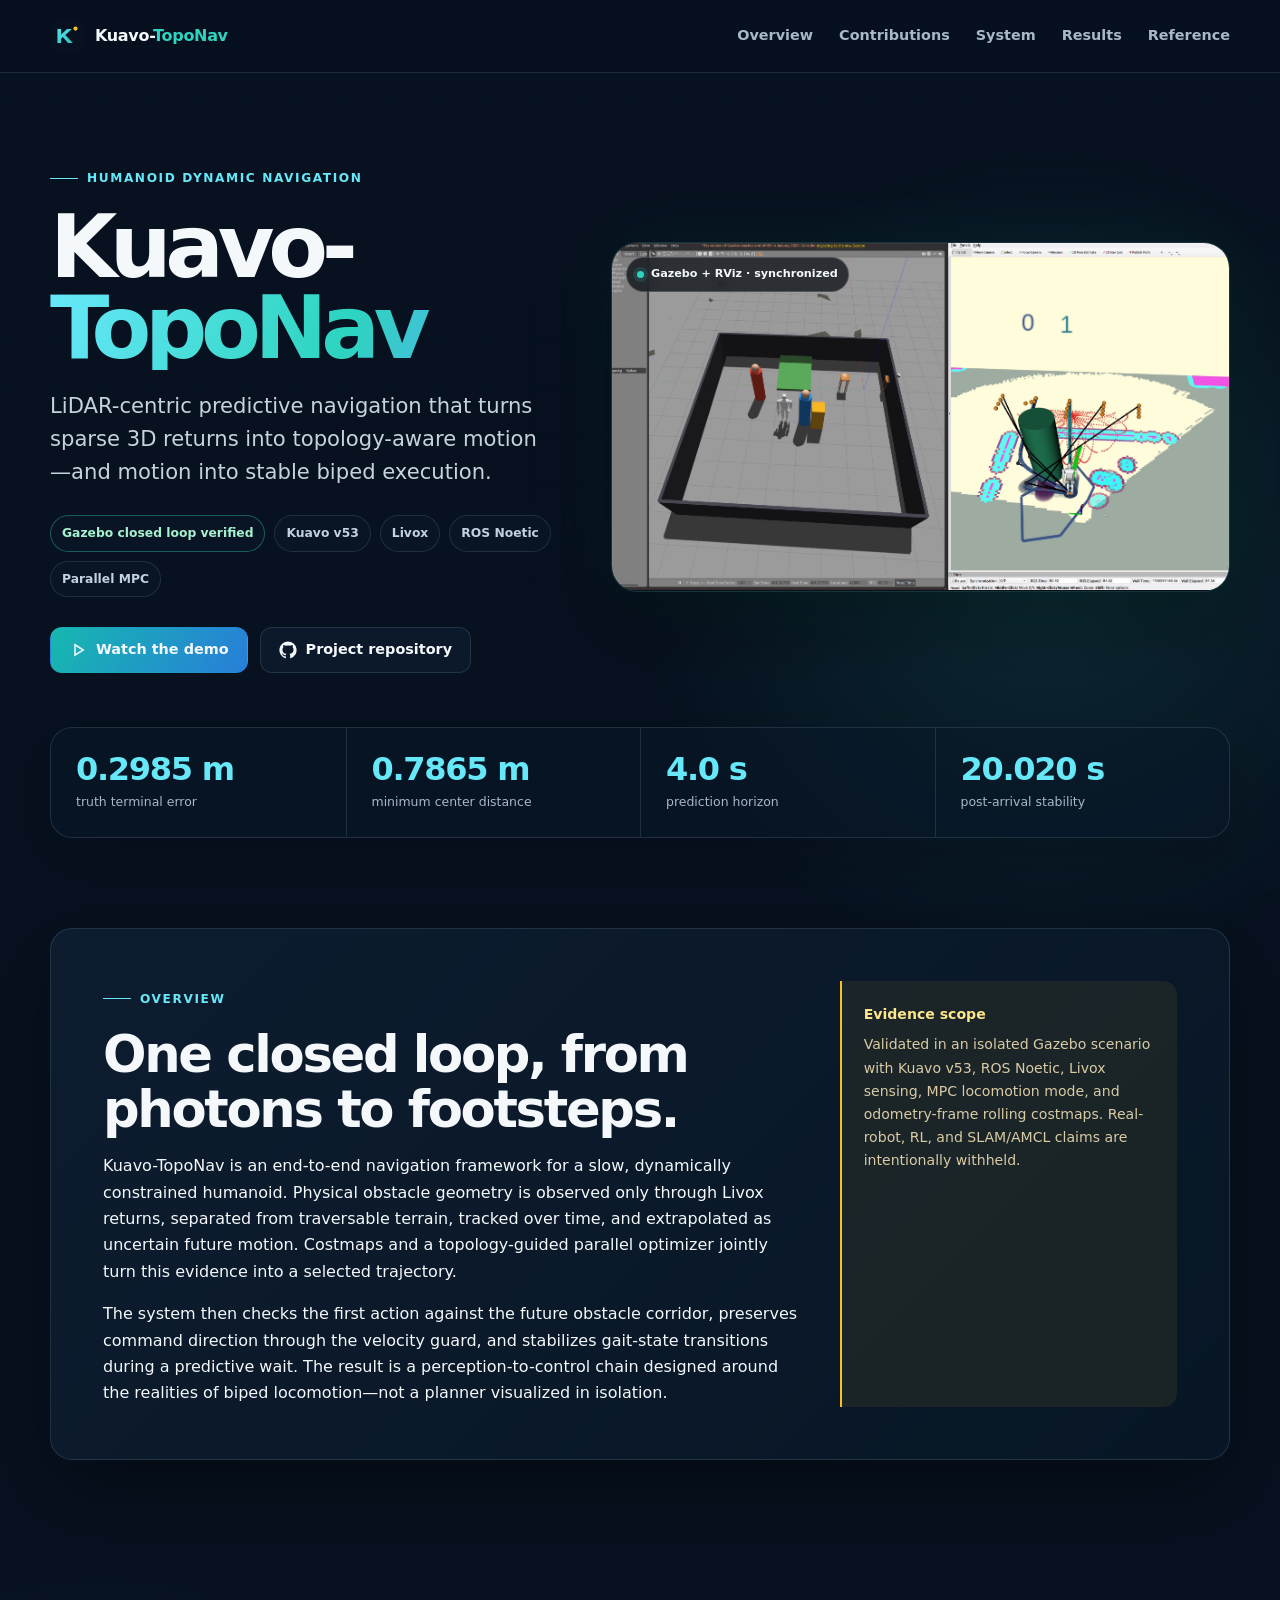
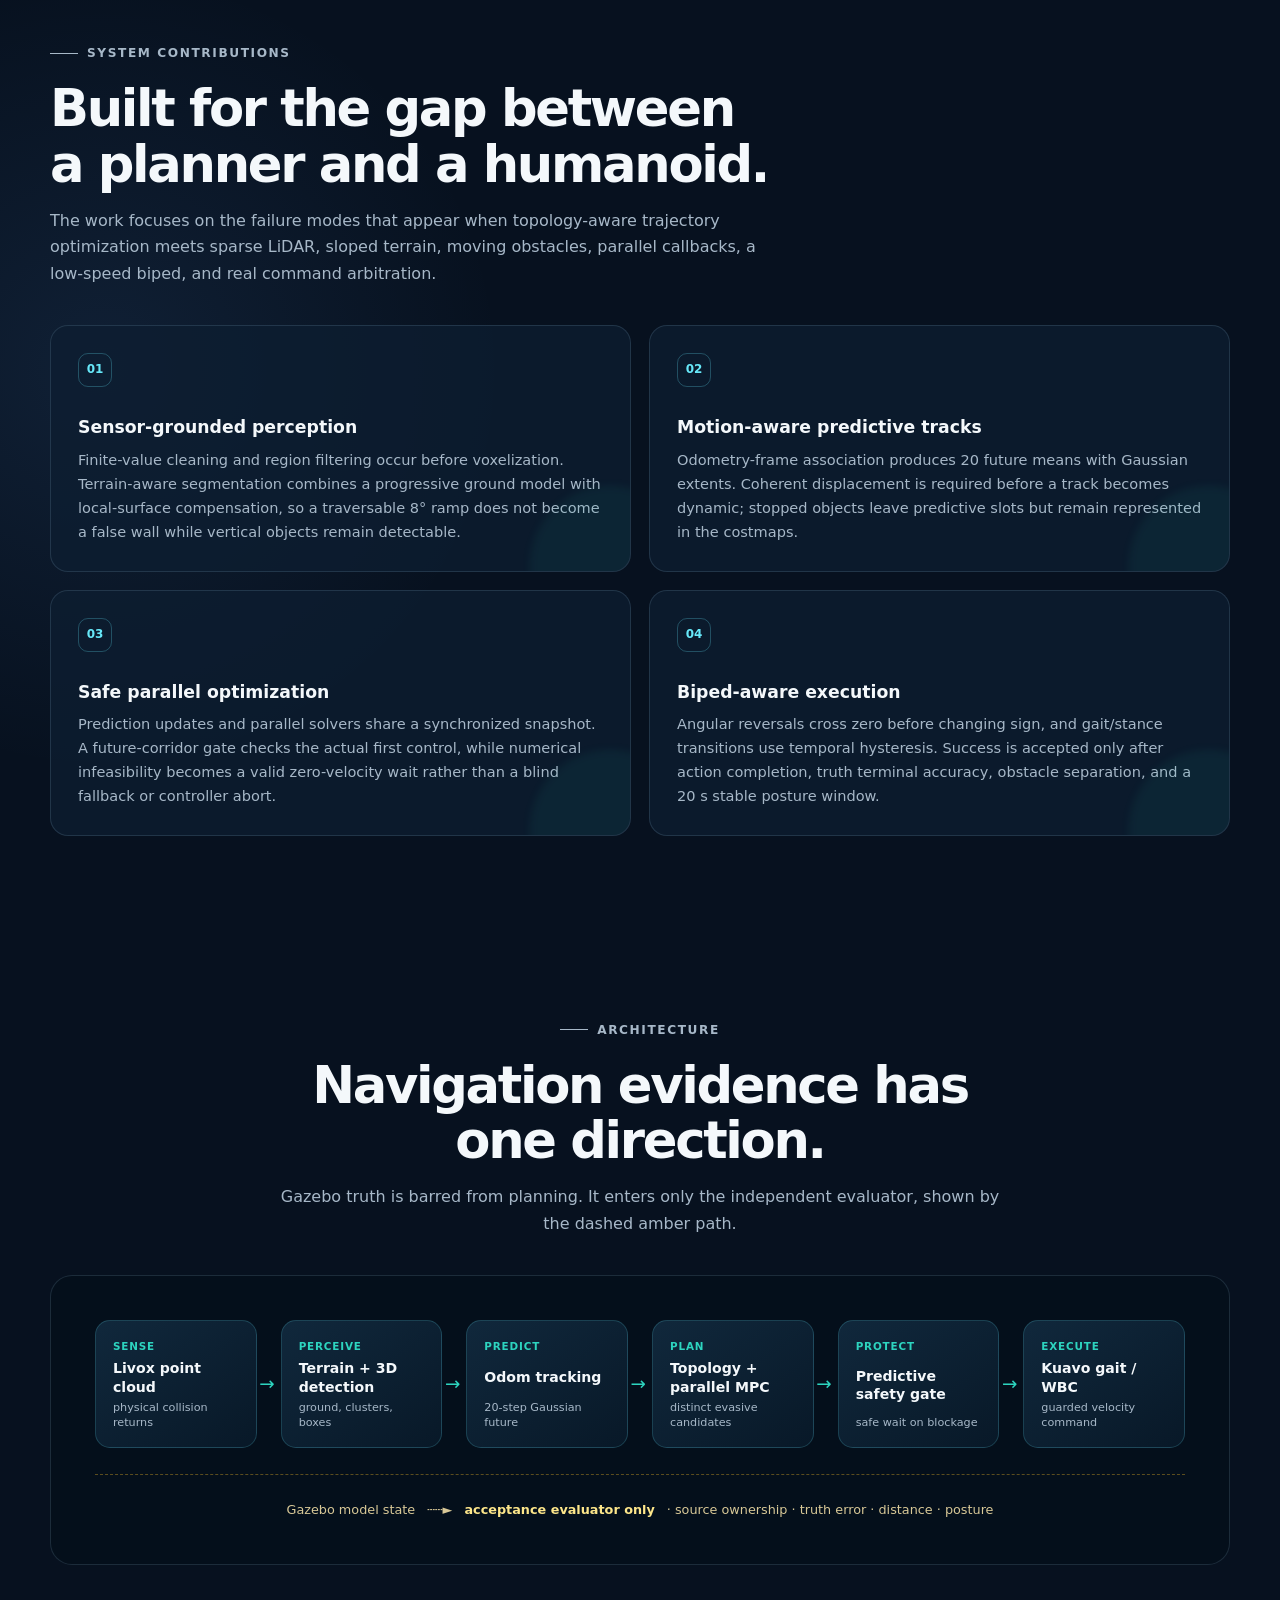
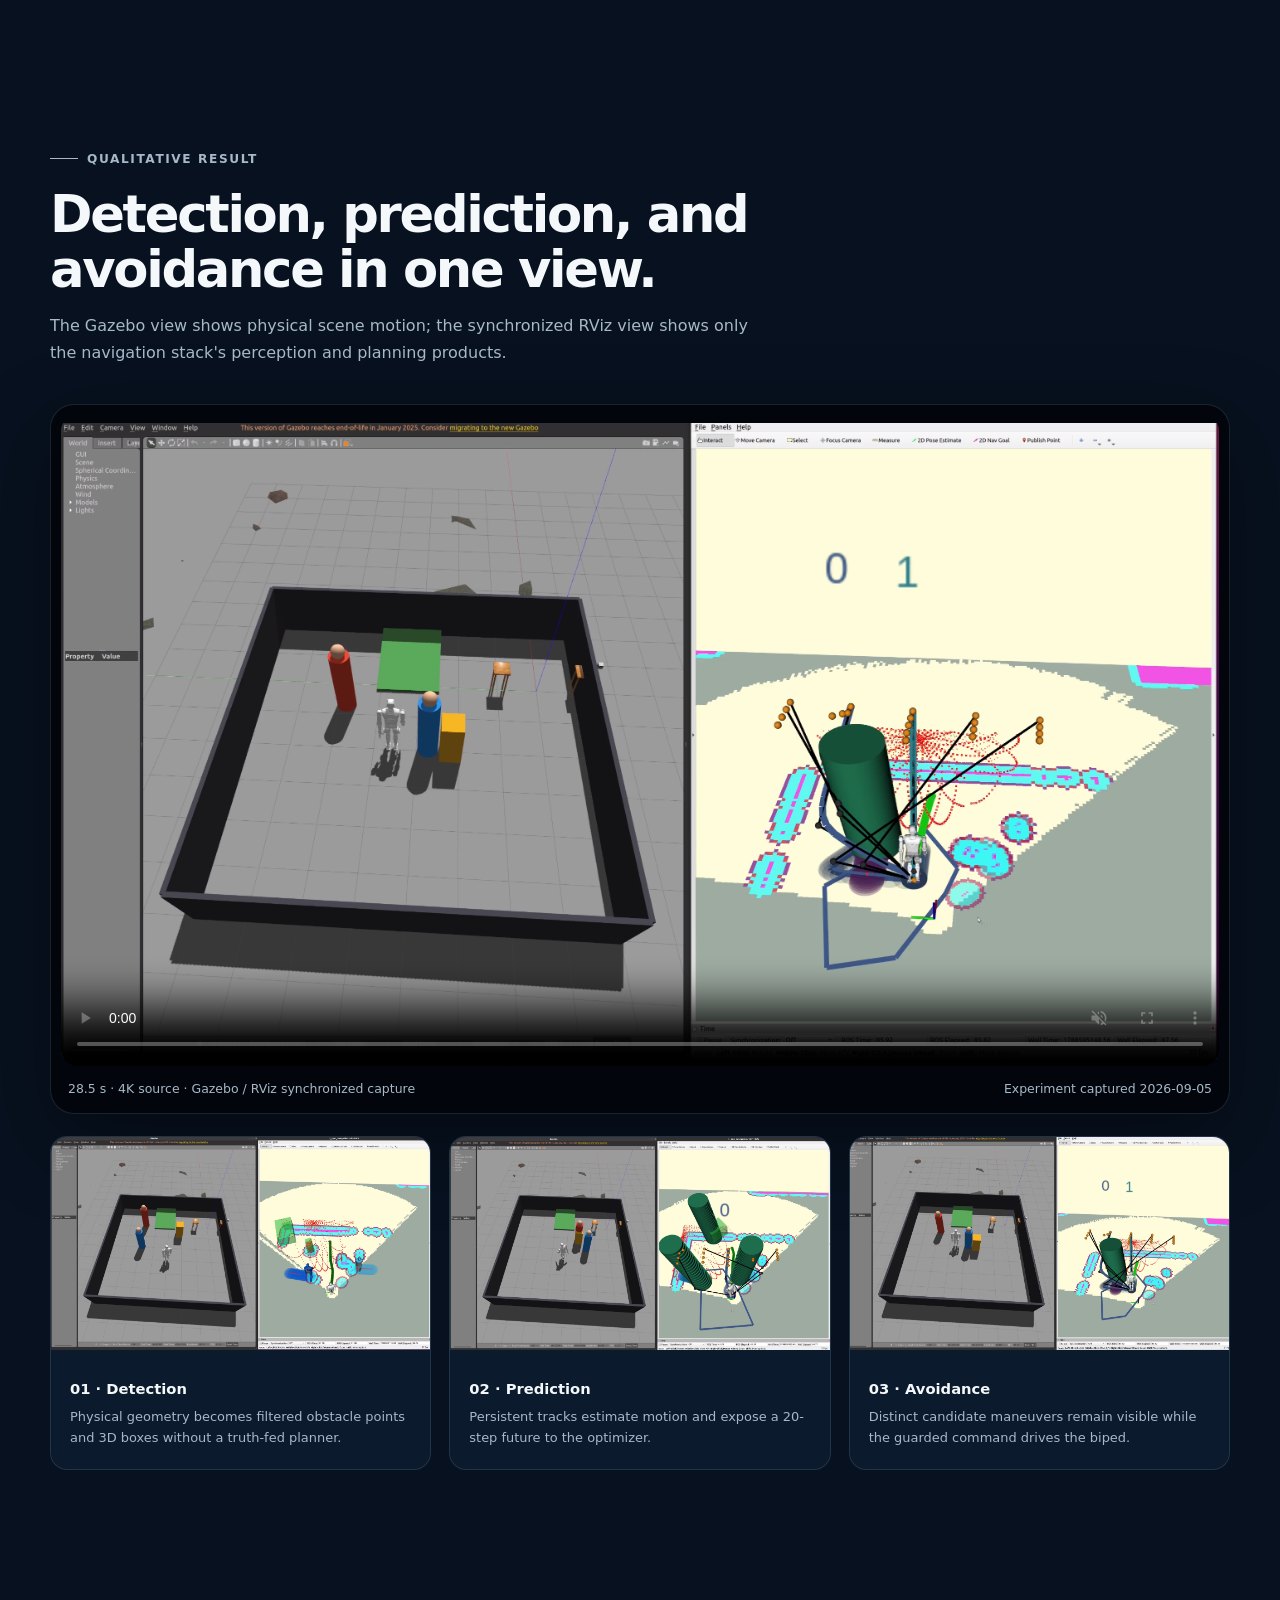
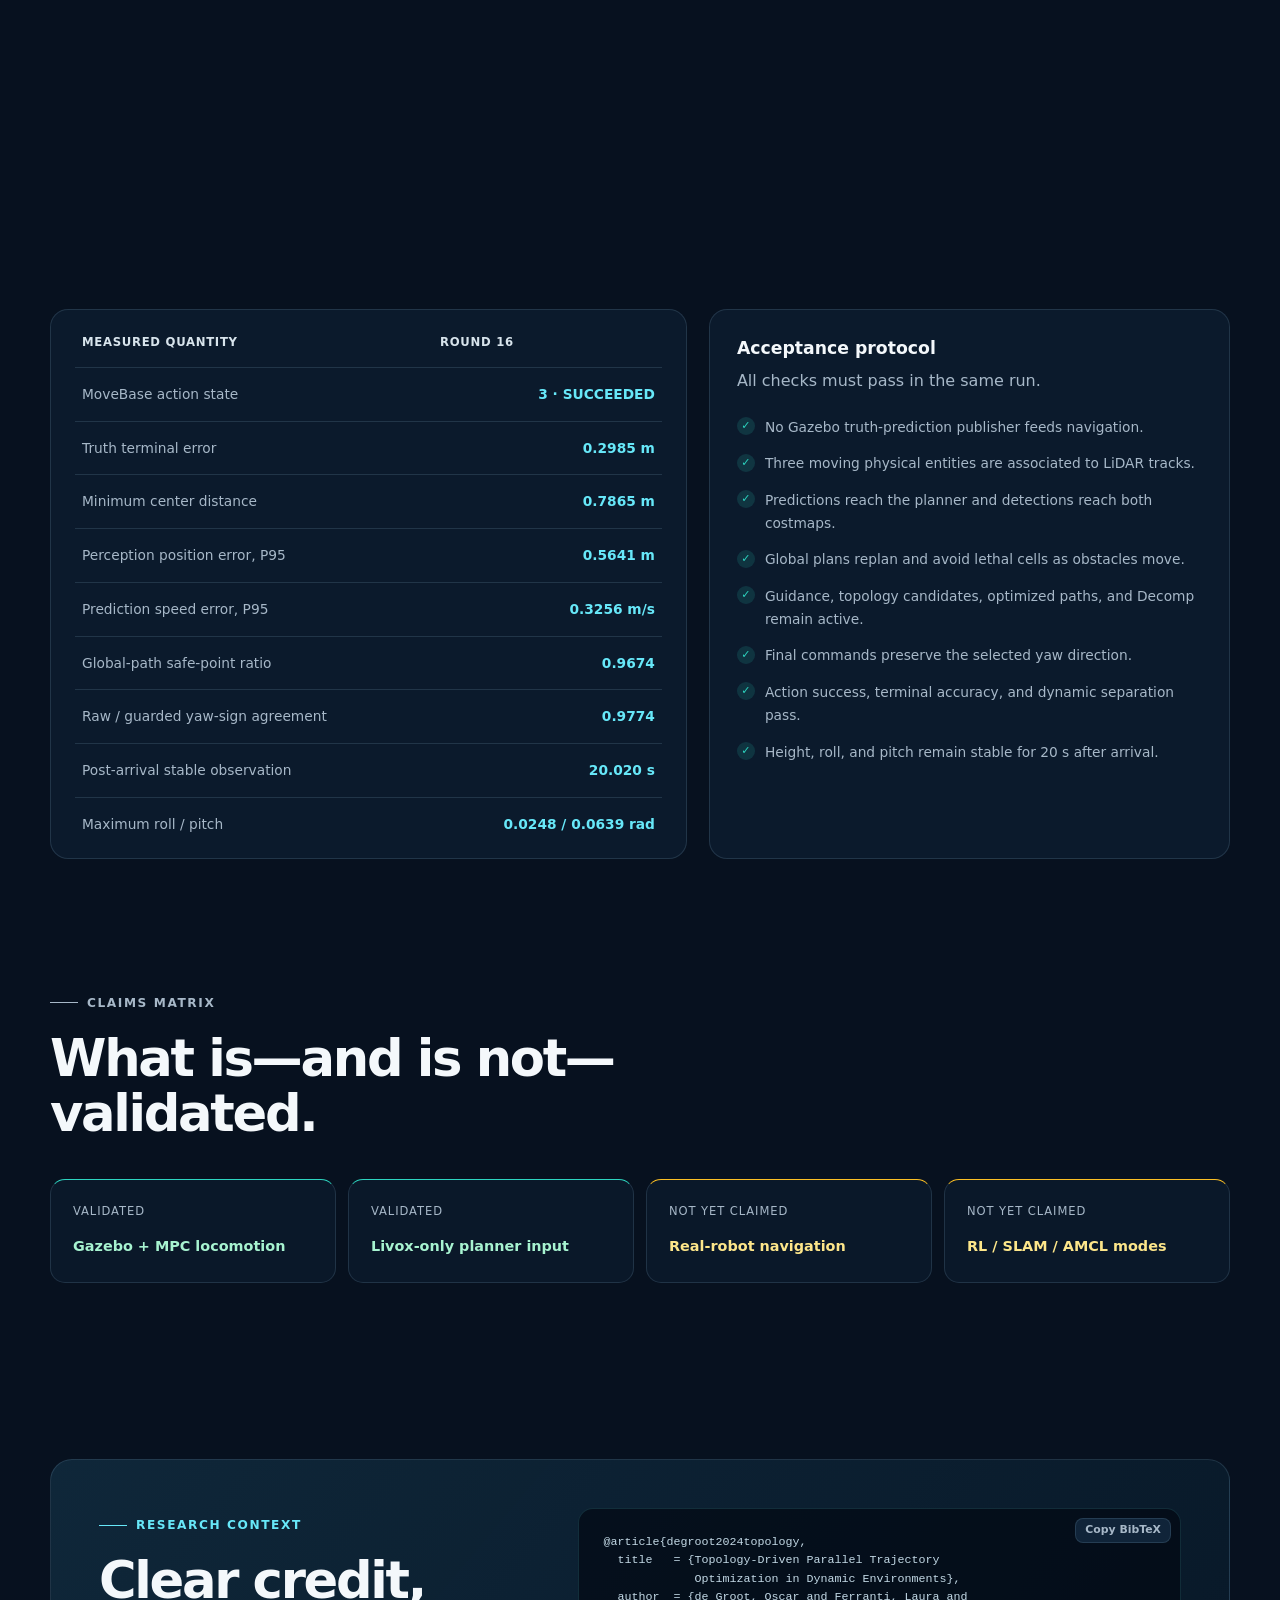
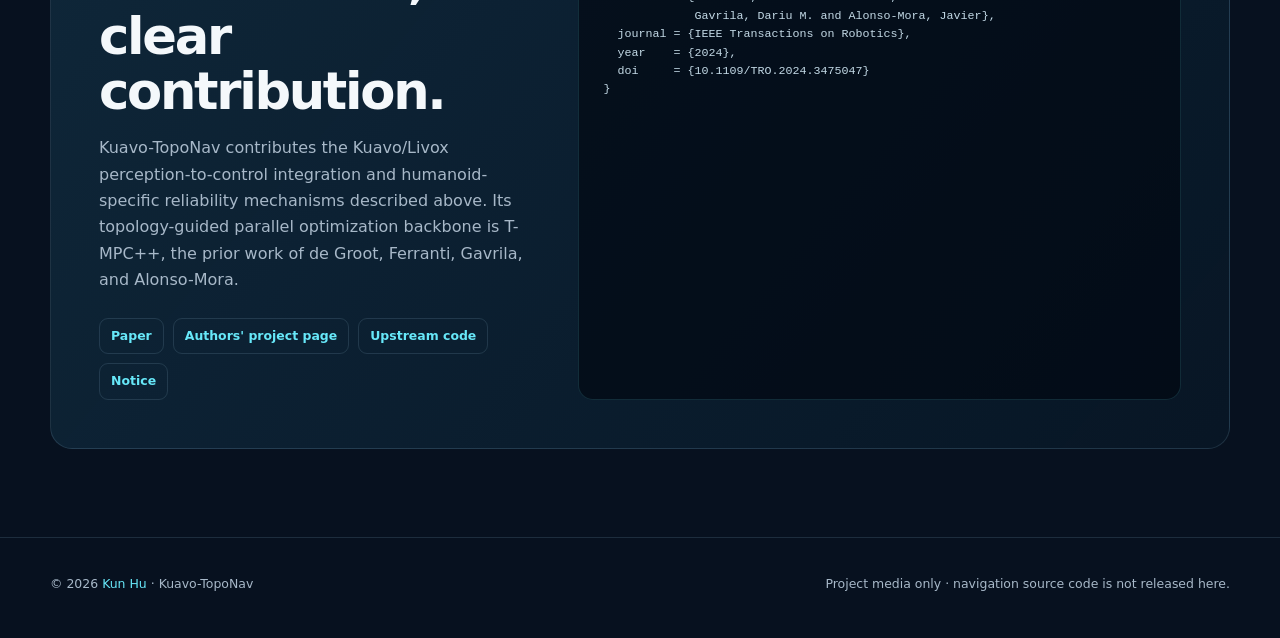
==== index.html @ 45666ee8 "publish Kuavo-TopoNav project showcase" ====
<!doctype html>
<html lang="en">
<head>
  <meta charset="utf-8">
  <meta name="viewport" content="width=device-width, initial-scale=1">
  <title>Kuavo-TopoNav | LiDAR-Centric Predictive Humanoid Navigation</title>
  <meta name="description" content="Kuavo-TopoNav connects Livox perception, dynamic prediction, topology-guided parallel MPC, and biped-safe execution for Kuavo humanoid navigation.">
  <meta name="theme-color" content="#07111f">
  <meta property="og:type" content="website">
  <meta property="og:title" content="Kuavo-TopoNav">
  <meta property="og:description" content="LiDAR-centric predictive navigation for humanoid robots.">
  <meta property="og:url" content="https://kj-falloutlast.github.io/Kuavo-TopoNav/">
  <meta property="og:image" content="https://kj-falloutlast.github.io/Kuavo-TopoNav/assets/media/avoidance.png">
  <meta name="twitter:card" content="summary_large_image">
  <link rel="canonical" href="https://kj-falloutlast.github.io/Kuavo-TopoNav/">
  <link rel="icon" href="assets/media/favicon.svg" type="image/svg+xml">
  <link rel="manifest" href="site.webmanifest">
  <script>document.documentElement.classList.add('js');</script>
  <link rel="stylesheet" href="assets/css/style.css">
  <script type="application/ld+json">
  {
    "@context": "https://schema.org",
    "@type": "ResearchProject",
    "name": "Kuavo-TopoNav",
    "description": "LiDAR-centric predictive navigation for Kuavo humanoid robots.",
    "url": "https://kj-falloutlast.github.io/Kuavo-TopoNav/",
    "author": { "@type": "Person", "name": "Kun Hu", "url": "https://github.com/KJ-Falloutlast" }
  }
  </script>
</head>
<body>
  <header class="site-header">
    <nav class="nav container" aria-label="Primary navigation">
      <a class="brand" href="#top" aria-label="Kuavo-TopoNav home">
        <img src="assets/media/favicon.svg" alt="">
        <span>Kuavo-<span>TopoNav</span></span>
      </a>
      <button class="nav-toggle" type="button" aria-label="Toggle navigation" aria-expanded="false">
        <svg viewBox="0 0 24 24" fill="none" stroke="currentColor" stroke-width="2" aria-hidden="true"><path d="M4 7h16M4 12h16M4 17h16"/></svg>
      </button>
      <div class="nav-links">
        <a href="#overview">Overview</a>
        <a href="#contributions">Contributions</a>
        <a href="#system">System</a>
        <a href="#results">Results</a>
        <a href="#reference">Reference</a>
      </div>
    </nav>
  </header>

  <main id="top">
    <section class="hero">
      <div class="container">
        <div class="hero-grid">
          <div data-reveal>
            <p class="eyebrow">Humanoid dynamic navigation</p>
            <h1>Kuavo-<span>TopoNav</span></h1>
            <p class="hero-lead">LiDAR-centric predictive navigation that turns sparse 3D returns into topology-aware motion—and motion into stable biped execution.</p>
            <div class="chips" aria-label="Project technologies and status">
              <span class="chip status">Gazebo closed loop verified</span>
              <span class="chip">Kuavo v53</span>
              <span class="chip">Livox</span>
              <span class="chip">ROS Noetic</span>
              <span class="chip">Parallel MPC</span>
            </div>
            <div class="actions">
              <a class="button primary" href="#demo">
                <svg viewBox="0 0 24 24" fill="none" stroke="currentColor" stroke-width="2" aria-hidden="true"><path d="m8 5 11 7-11 7z"/></svg>
                Watch the demo
              </a>
              <a class="button" href="https://github.com/KJ-Falloutlast/Kuavo-TopoNav">
                <svg viewBox="0 0 24 24" fill="currentColor" aria-hidden="true"><path d="M12 .7a11.5 11.5 0 0 0-3.64 22.4c.58.1.79-.25.79-.56v-2.23c-3.22.7-3.9-1.37-3.9-1.37-.52-1.34-1.28-1.7-1.28-1.7-1.05-.72.08-.7.08-.7 1.16.08 1.77 1.19 1.77 1.19 1.03 1.76 2.7 1.25 3.36.96.1-.75.4-1.25.73-1.54-2.57-.3-5.27-1.29-5.27-5.69 0-1.26.45-2.29 1.19-3.1-.12-.3-.52-1.47.11-3.06 0 0 .97-.31 3.16 1.18A11 11 0 0 1 12 6.1c.98 0 1.95.13 2.87.39 2.2-1.49 3.16-1.18 3.16-1.18.63 1.59.23 2.76.11 3.06.74.81 1.19 1.84 1.19 3.1 0 4.42-2.71 5.39-5.29 5.68.42.36.78 1.06.78 2.14v3.25c0 .31.21.67.8.56A11.5 11.5 0 0 0 12 .7Z"/></svg>
                Project repository
              </a>
            </div>
          </div>
          <div class="hero-media" data-reveal>
            <span class="media-label">Gazebo + RViz · synchronized</span>
            <video autoplay muted loop playsinline preload="metadata" poster="assets/media/avoidance.png" aria-label="Kuavo-TopoNav dynamic obstacle avoidance demonstration">
              <source src="assets/media/kuavo-toponav-demo.mp4" type="video/mp4">
            </video>
          </div>
        </div>

        <div class="metrics" data-reveal aria-label="Key validation results">
          <div class="metric"><strong>0.2985 m</strong><span>truth terminal error</span></div>
          <div class="metric"><strong>0.7865 m</strong><span>minimum center distance</span></div>
          <div class="metric"><strong>4.0 s</strong><span>prediction horizon</span></div>
          <div class="metric"><strong>20.020 s</strong><span>post-arrival stability</span></div>
        </div>
      </div>
    </section>

    <section class="section compact" id="overview">
      <div class="container">
        <div class="abstract-card" data-reveal>
          <div>
            <p class="eyebrow">Overview</p>
            <h2>One closed loop, from photons to footsteps.</h2>
            <p>Kuavo-TopoNav is an end-to-end navigation framework for a slow, dynamically constrained humanoid. Physical obstacle geometry is observed only through Livox returns, separated from traversable terrain, tracked over time, and extrapolated as uncertain future motion. Costmaps and a topology-guided parallel optimizer jointly turn this evidence into a selected trajectory.</p>
            <p>The system then checks the first action against the future obstacle corridor, preserves command direction through the velocity guard, and stabilizes gait-state transitions during a predictive wait. The result is a perception-to-control chain designed around the realities of biped locomotion—not a planner visualized in isolation.</p>
          </div>
          <aside class="scope-note">
            <strong>Evidence scope</strong>
            Validated in an isolated Gazebo scenario with Kuavo v53, ROS Noetic, Livox sensing, MPC locomotion mode, and odometry-frame rolling costmaps. Real-robot, RL, and SLAM/AMCL claims are intentionally withheld.
          </aside>
        </div>
      </div>
    </section>

    <section class="section" id="contributions">
      <div class="container">
        <div class="section-header" data-reveal>
          <p class="eyebrow">System contributions</p>
          <h2>Built for the gap between a planner and a humanoid.</h2>
          <p>The work focuses on the failure modes that appear when topology-aware trajectory optimization meets sparse LiDAR, sloped terrain, moving obstacles, parallel callbacks, a low-speed biped, and real command arbitration.</p>
        </div>
        <div class="cards">
          <article class="card" data-reveal><span class="card-index">01</span><h3>Sensor-grounded perception</h3><p>Finite-value cleaning and region filtering occur before voxelization. Terrain-aware segmentation combines a progressive ground model with local-surface compensation, so a traversable 8° ramp does not become a false wall while vertical objects remain detectable.</p></article>
          <article class="card" data-reveal><span class="card-index">02</span><h3>Motion-aware predictive tracks</h3><p>Odometry-frame association produces 20 future means with Gaussian extents. Coherent displacement is required before a track becomes dynamic; stopped objects leave predictive slots but remain represented in the costmaps.</p></article>
          <article class="card" data-reveal><span class="card-index">03</span><h3>Safe parallel optimization</h3><p>Prediction updates and parallel solvers share a synchronized snapshot. A future-corridor gate checks the actual first control, while numerical infeasibility becomes a valid zero-velocity wait rather than a blind fallback or controller abort.</p></article>
          <article class="card" data-reveal><span class="card-index">04</span><h3>Biped-aware execution</h3><p>Angular reversals cross zero before changing sign, and gait/stance transitions use temporal hysteresis. Success is accepted only after action completion, truth terminal accuracy, obstacle separation, and a 20 s stable posture window.</p></article>
        </div>
      </div>
    </section>

    <section class="section" id="system">
      <div class="container">
        <div class="section-header center" data-reveal>
          <p class="eyebrow">Architecture</p>
          <h2>Navigation evidence has one direction.</h2>
          <p>Gazebo truth is barred from planning. It enters only the independent evaluator, shown by the dashed amber path.</p>
        </div>
        <div class="pipeline" data-reveal>
          <div class="pipeline-main">
            <div class="pipeline-node"><span class="node-tag">Sense</span><strong>Livox point cloud</strong><small>physical collision returns</small></div>
            <div class="pipeline-node"><span class="node-tag">Perceive</span><strong>Terrain + 3D detection</strong><small>ground, clusters, boxes</small></div>
            <div class="pipeline-node"><span class="node-tag">Predict</span><strong>Odom tracking</strong><small>20-step Gaussian future</small></div>
            <div class="pipeline-node"><span class="node-tag">Plan</span><strong>Topology + parallel MPC</strong><small>distinct evasive candidates</small></div>
            <div class="pipeline-node"><span class="node-tag">Protect</span><strong>Predictive safety gate</strong><small>safe wait on blockage</small></div>
            <div class="pipeline-node"><span class="node-tag">Execute</span><strong>Kuavo gait / WBC</strong><small>guarded velocity command</small></div>
          </div>
          <div class="evaluator"><span>Gazebo model state</span><span>┄┄►</span><strong>acceptance evaluator only</strong><span>· source ownership · truth error · distance · posture</span></div>
        </div>
      </div>
    </section>

    <section class="section" id="demo">
      <div class="container">
        <div class="section-header" data-reveal>
          <p class="eyebrow">Qualitative result</p>
          <h2>Detection, prediction, and avoidance in one view.</h2>
          <p>The Gazebo view shows physical scene motion; the synchronized RViz view shows only the navigation stack's perception and planning products.</p>
        </div>
        <div class="demo-frame" data-reveal>
          <video controls muted loop playsinline preload="metadata" poster="assets/media/avoidance.png">
            <source src="assets/media/kuavo-toponav-demo.mp4" type="video/mp4">
            Your browser does not support the embedded MP4 demo.
          </video>
          <div class="demo-caption"><span>28.5 s · 4K source · Gazebo / RViz synchronized capture</span><span>Experiment captured 2026-09-05</span></div>
        </div>

        <div class="gallery">
          <figure class="gallery-card" data-reveal>
            <button type="button" data-lightbox="assets/media/detection.png" data-alt="Gazebo obstacles and corresponding LiDAR detections in RViz" data-caption="LiDAR-only 3D detection: physical scene geometry on the left, filtered point cloud and 3D detections on the right."><img loading="lazy" src="assets/media/detection.png" alt="Gazebo obstacles and corresponding LiDAR detections in RViz"></button>
            <figcaption><strong>01 · Detection</strong>Physical geometry becomes filtered obstacle points and 3D boxes without a truth-fed planner.</figcaption>
          </figure>
          <figure class="gallery-card" data-reveal>
            <button type="button" data-lightbox="assets/media/tracking.png" data-alt="Dynamic obstacle tracking and prediction around the Kuavo robot" data-caption="Tracked dynamic entities and their future-motion representations in the odometry frame."><img loading="lazy" src="assets/media/tracking.png" alt="Dynamic obstacle tracking and prediction around the Kuavo robot"></button>
            <figcaption><strong>02 · Prediction</strong>Persistent tracks estimate motion and expose a 20-step future to the optimizer.</figcaption>
          </figure>
          <figure class="gallery-card" data-reveal>
            <button type="button" data-lightbox="assets/media/avoidance.png" data-alt="Topology-guided dynamic obstacle avoidance around the Kuavo robot" data-caption="Topology candidates, predicted obstacle occupancy, and selected evasive motion during the closed-loop run."><img loading="lazy" src="assets/media/avoidance.png" alt="Topology-guided dynamic obstacle avoidance around the Kuavo robot"></button>
            <figcaption><strong>03 · Avoidance</strong>Distinct candidate maneuvers remain visible while the guarded command drives the biped.</figcaption>
          </figure>
        </div>
      </div>
    </section>

    <section class="section" id="results">
      <div class="container">
        <div class="section-header" data-reveal>
          <p class="eyebrow">Closed-loop validation</p>
          <h2>Success means more than a green path.</h2>
          <p>The final round passed a single automated protocol spanning source ownership, perception, prediction, planning, command execution, arrival, and biped stability.</p>
        </div>
        <div class="results-grid">
          <div class="table-card" data-reveal>
            <table>
              <thead><tr><th>Measured quantity</th><th>Round 16</th></tr></thead>
              <tbody>
                <tr><td>MoveBase action state</td><td>3 · SUCCEEDED</td></tr>
                <tr><td>Truth terminal error</td><td>0.2985 m</td></tr>
                <tr><td>Minimum center distance</td><td>0.7865 m</td></tr>
                <tr><td>Perception position error, P95</td><td>0.5641 m</td></tr>
                <tr><td>Prediction speed error, P95</td><td>0.3256 m/s</td></tr>
                <tr><td>Global-path safe-point ratio</td><td>0.9674</td></tr>
                <tr><td>Raw / guarded yaw-sign agreement</td><td>0.9774</td></tr>
                <tr><td>Post-arrival stable observation</td><td>20.020 s</td></tr>
                <tr><td>Maximum roll / pitch</td><td>0.0248 / 0.0639 rad</td></tr>
              </tbody>
            </table>
          </div>
          <aside class="protocol-card" data-reveal>
            <h3>Acceptance protocol</h3>
            <p class="muted">All checks must pass in the same run.</p>
            <ul class="check-list">
              <li>No Gazebo truth-prediction publisher feeds navigation.</li>
              <li>Three moving physical entities are associated to LiDAR tracks.</li>
              <li>Predictions reach the planner and detections reach both costmaps.</li>
              <li>Global plans replan and avoid lethal cells as obstacles move.</li>
              <li>Guidance, topology candidates, optimized paths, and Decomp remain active.</li>
              <li>Final commands preserve the selected yaw direction.</li>
              <li>Action success, terminal accuracy, and dynamic separation pass.</li>
              <li>Height, roll, and pitch remain stable for 20 s after arrival.</li>
            </ul>
          </aside>
        </div>
      </div>
    </section>

    <section class="section compact" aria-labelledby="scope-heading">
      <div class="container">
        <div class="section-header" data-reveal>
          <p class="eyebrow">Claims matrix</p>
          <h2 id="scope-heading">What is—and is not—validated.</h2>
        </div>
        <div class="scope-grid" data-reveal>
          <div class="scope-item valid"><span>Validated</span><strong>Gazebo + MPC locomotion</strong></div>
          <div class="scope-item valid"><span>Validated</span><strong>Livox-only planner input</strong></div>
          <div class="scope-item pending"><span>Not yet claimed</span><strong>Real-robot navigation</strong></div>
          <div class="scope-item pending"><span>Not yet claimed</span><strong>RL / SLAM / AMCL modes</strong></div>
        </div>
      </div>
    </section>

    <section class="section" id="reference">
      <div class="container">
        <div class="reference-card" data-reveal>
          <div>
            <p class="eyebrow">Research context</p>
            <h2>Clear credit, clear contribution.</h2>
            <p class="muted">Kuavo-TopoNav contributes the Kuavo/Livox perception-to-control integration and humanoid-specific reliability mechanisms described above. Its topology-guided parallel optimization backbone is T-MPC++, the prior work of de Groot, Ferranti, Gavrila, and Alonso-Mora.</p>
            <div class="reference-links">
              <a href="https://arxiv.org/abs/2401.06021">Paper</a>
              <a href="https://autonomousrobots.nl/paper_websites/topology-driven-mpc">Authors' project page</a>
              <a href="https://github.com/tud-amr/mpc_planner">Upstream code</a>
              <a href="NOTICE.md">Notice</a>
            </div>
          </div>
          <div class="code-wrap">
            <button class="copy-button" type="button" data-copy="#bibtex">Copy BibTeX</button>
            <pre id="bibtex">@article{degroot2024topology,
  title   = {Topology-Driven Parallel Trajectory
             Optimization in Dynamic Environments},
  author  = {de Groot, Oscar and Ferranti, Laura and
             Gavrila, Dariu M. and Alonso-Mora, Javier},
  journal = {IEEE Transactions on Robotics},
  year    = {2024},
  doi     = {10.1109/TRO.2024.3475047}
}</pre>
          </div>
        </div>
      </div>
    </section>
  </main>

  <footer class="site-footer">
    <div class="container footer-inner">
      <p>© <span data-year>2026</span> <a href="https://github.com/KJ-Falloutlast">Kun Hu</a> · Kuavo-TopoNav</p>
      <p>Project media only · navigation source code is not released here.</p>
    </div>
  </footer>

  <dialog id="image-dialog" aria-label="Expanded experiment image">
    <img src="assets/media/avoidance.png" alt="">
    <p></p>
    <button class="dialog-close" type="button" aria-label="Close image">×</button>
  </dialog>

  <script src="assets/js/main.js" defer></script>
</body>
</html>
---- assets/css/style.css ----
:root {
  color-scheme: dark;
  --bg: #07111f;
  --panel: rgba(14, 30, 49, 0.78);
  --line: rgba(148, 190, 214, 0.16);
  --text: #f4f8fb;
  --muted: #a7b8c8;
  --cyan: #67e8f9;
  --teal: #2dd4bf;
  --blue: #60a5fa;
  --amber: #fbbf24;
  --shadow: 0 28px 80px rgba(0, 0, 0, 0.36);
  --radius: 22px;
  --max: 1180px;
}

* { box-sizing: border-box; }

html {
  scroll-behavior: smooth;
  scroll-padding-top: 88px;
}

body {
  margin: 0;
  min-width: 320px;
  color: var(--text);
  background:
    radial-gradient(circle at 82% 8%, rgba(45, 212, 191, 0.13), transparent 26rem),
    radial-gradient(circle at 8% 28%, rgba(96, 165, 250, 0.1), transparent 25rem),
    var(--bg);
  font-family: Inter, ui-sans-serif, system-ui, -apple-system, BlinkMacSystemFont, "Segoe UI", sans-serif;
  line-height: 1.65;
  -webkit-font-smoothing: antialiased;
}

body::before {
  position: fixed;
  inset: 0;
  z-index: -1;
  content: "";
  opacity: 0.32;
  background-image:
    linear-gradient(rgba(148, 190, 214, 0.045) 1px, transparent 1px),
    linear-gradient(90deg, rgba(148, 190, 214, 0.045) 1px, transparent 1px);
  background-size: 48px 48px;
  mask-image: linear-gradient(to bottom, black, transparent 82%);
}

a { color: inherit; }
img, video, svg { display: block; max-width: 100%; }
button, a { -webkit-tap-highlight-color: transparent; }

.container {
  width: min(calc(100% - 40px), var(--max));
  margin-inline: auto;
}

.site-header {
  position: sticky;
  top: 0;
  z-index: 50;
  border-bottom: 1px solid var(--line);
  background: rgba(7, 17, 31, 0.82);
  backdrop-filter: blur(18px);
}

.nav {
  position: relative;
  min-height: 72px;
  display: flex;
  align-items: center;
  justify-content: space-between;
  gap: 28px;
}

.brand {
  display: inline-flex;
  align-items: center;
  gap: 11px;
  font-weight: 760;
  letter-spacing: -0.02em;
  text-decoration: none;
}

.brand img { width: 34px; height: 34px; }
.brand span span { color: var(--teal); }

.nav-links {
  display: flex;
  align-items: center;
  gap: 26px;
  font-size: 0.9rem;
  font-weight: 650;
  color: var(--muted);
}

.nav-links a { text-decoration: none; transition: color 160ms ease; }
.nav-links a:hover, .nav-links a:focus-visible { color: var(--cyan); }

.nav-toggle {
  display: none;
  padding: 8px;
  color: var(--text);
  border: 1px solid var(--line);
  border-radius: 10px;
  background: transparent;
}

.nav-toggle svg { width: 22px; height: 22px; }

.hero {
  padding: 88px 0 52px;
  overflow: hidden;
}

.hero-grid {
  display: grid;
  grid-template-columns: 0.9fr 1.1fr;
  align-items: center;
  gap: 54px;
}

.eyebrow {
  display: inline-flex;
  align-items: center;
  gap: 9px;
  margin: 0 0 18px;
  color: var(--cyan);
  font-size: 0.76rem;
  font-weight: 780;
  letter-spacing: 0.13em;
  text-transform: uppercase;
}

.eyebrow::before {
  width: 28px;
  height: 1px;
  content: "";
  background: currentColor;
}

h1, h2, h3, p { margin-top: 0; }

h1 {
  margin-bottom: 20px;
  font-size: clamp(3rem, 6.8vw, 6.2rem);
  line-height: 0.94;
  letter-spacing: -0.072em;
}

h1 span {
  display: block;
  color: transparent;
  background: linear-gradient(110deg, var(--cyan), var(--teal) 58%, var(--blue));
  -webkit-background-clip: text;
  background-clip: text;
}

.hero-lead {
  max-width: 650px;
  margin-bottom: 27px;
  color: #c6d3de;
  font-size: clamp(1.08rem, 1.9vw, 1.32rem);
  line-height: 1.55;
}

.chips { display: flex; flex-wrap: wrap; gap: 9px; margin-bottom: 30px; }

.chip {
  padding: 7px 11px;
  border: 1px solid var(--line);
  border-radius: 999px;
  background: rgba(11, 23, 40, 0.66);
  color: #c3d2df;
  font-size: 0.77rem;
  font-weight: 650;
}

.chip.status { border-color: rgba(45, 212, 191, 0.38); color: #a7f3d0; }

.actions { display: flex; flex-wrap: wrap; gap: 12px; }

.button {
  display: inline-flex;
  min-height: 46px;
  align-items: center;
  justify-content: center;
  gap: 9px;
  padding: 0 18px;
  border: 1px solid var(--line);
  border-radius: 12px;
  background: rgba(14, 30, 49, 0.72);
  color: var(--text);
  font-size: 0.9rem;
  font-weight: 720;
  text-decoration: none;
  transition: transform 160ms ease, border-color 160ms ease, background 160ms ease;
}

.button:hover { transform: translateY(-2px); border-color: rgba(103, 232, 249, 0.52); }
.button.primary { border-color: transparent; background: linear-gradient(120deg, #16b8af, #287ed9); }
.button svg { width: 18px; height: 18px; }

.hero-media {
  position: relative;
  border: 1px solid rgba(103, 232, 249, 0.2);
  border-radius: 26px;
  background: #02060c;
  box-shadow: var(--shadow), 0 0 80px rgba(45, 212, 191, 0.08);
  overflow: hidden;
  transform: perspective(1400px) rotateY(-2deg) rotateX(1deg);
}

.hero-media::after {
  position: absolute;
  inset: 0;
  pointer-events: none;
  content: "";
  box-shadow: inset 0 0 0 1px rgba(255, 255, 255, 0.04);
  border-radius: inherit;
}

.hero-media video { width: 100%; aspect-ratio: 16 / 9; object-fit: cover; }

.media-label {
  position: absolute;
  top: 14px;
  left: 14px;
  z-index: 2;
  display: inline-flex;
  align-items: center;
  gap: 7px;
  padding: 7px 10px;
  border: 1px solid rgba(255, 255, 255, 0.18);
  border-radius: 999px;
  background: rgba(2, 8, 15, 0.72);
  font-size: 0.7rem;
  font-weight: 750;
  backdrop-filter: blur(9px);
}

.media-label::before { width: 7px; height: 7px; content: ""; border-radius: 50%; background: var(--teal); box-shadow: 0 0 0 4px rgba(45, 212, 191, 0.14); }

.metrics {
  display: grid;
  grid-template-columns: repeat(4, 1fr);
  margin-top: 54px;
  border: 1px solid var(--line);
  border-radius: var(--radius);
  background: rgba(10, 24, 40, 0.58);
  box-shadow: 0 18px 60px rgba(0, 0, 0, 0.18);
}

.metric { padding: 23px 25px; }
.metric + .metric { border-left: 1px solid var(--line); }
.metric strong { display: block; color: var(--cyan); font-size: clamp(1.45rem, 3vw, 2rem); line-height: 1.15; letter-spacing: -0.04em; }
.metric span { color: var(--muted); font-size: 0.78rem; }

.section { padding: 88px 0; }
.section.compact { padding-top: 38px; }
.section-header { max-width: 720px; margin-bottom: 38px; }
.section-header.center { margin-inline: auto; text-align: center; }

h2 { margin-bottom: 16px; font-size: clamp(2rem, 4vw, 3.25rem); line-height: 1.08; letter-spacing: -0.045em; }
h3 { margin-bottom: 9px; font-size: 1.08rem; line-height: 1.3; }
.section-header p, .muted { color: var(--muted); }

.abstract-card {
  display: grid;
  grid-template-columns: 1.35fr 0.65fr;
  gap: 36px;
  padding: clamp(26px, 5vw, 52px);
  border: 1px solid var(--line);
  border-radius: var(--radius);
  background: linear-gradient(135deg, rgba(14, 30, 49, 0.92), rgba(9, 25, 40, 0.72));
  box-shadow: var(--shadow);
}

.abstract-card p:last-child { margin-bottom: 0; }
.scope-note { padding: 22px; border-left: 2px solid var(--amber); border-radius: 0 14px 14px 0; background: rgba(251, 191, 36, 0.07); color: #d9cba5; font-size: 0.88rem; }
.scope-note strong { display: block; margin-bottom: 7px; color: #fde68a; }

.cards { display: grid; grid-template-columns: repeat(2, 1fr); gap: 18px; }

.card {
  position: relative;
  min-height: 230px;
  padding: 27px;
  border: 1px solid var(--line);
  border-radius: 18px;
  background: var(--panel);
  overflow: hidden;
}

.card::after {
  position: absolute;
  right: -60px;
  bottom: -75px;
  width: 160px;
  height: 160px;
  content: "";
  border-radius: 50%;
  background: rgba(45, 212, 191, 0.06);
  filter: blur(4px);
}

.card-index { display: inline-grid; width: 34px; height: 34px; margin-bottom: 29px; place-items: center; border: 1px solid rgba(103, 232, 249, 0.26); border-radius: 10px; color: var(--cyan); font-size: 0.75rem; font-weight: 800; }
.card p { margin: 0; color: var(--muted); font-size: 0.91rem; }

.pipeline {
  padding: clamp(24px, 4vw, 44px);
  border: 1px solid var(--line);
  border-radius: var(--radius);
  background: rgba(5, 16, 28, 0.78);
}

.pipeline-main { display: grid; grid-template-columns: repeat(6, minmax(0, 1fr)); align-items: stretch; gap: 24px; }
.pipeline-node { position: relative; display: flex; min-height: 128px; flex-direction: column; justify-content: space-between; padding: 17px; border: 1px solid rgba(103, 232, 249, 0.19); border-radius: 15px; background: linear-gradient(145deg, rgba(18, 43, 64, 0.9), rgba(9, 26, 42, 0.9)); }
.pipeline-node:not(:last-child)::after { position: absolute; top: 50%; right: -19px; content: "→"; color: var(--teal); font-size: 1.15rem; transform: translateY(-50%); }
.node-tag { color: var(--teal); font-size: 0.65rem; font-weight: 800; letter-spacing: 0.08em; text-transform: uppercase; }
.pipeline-node strong { font-size: 0.88rem; line-height: 1.3; }
.pipeline-node small { color: var(--muted); font-size: 0.7rem; line-height: 1.35; }
.evaluator { display: flex; align-items: center; justify-content: center; gap: 12px; margin-top: 26px; padding-top: 24px; border-top: 1px dashed rgba(251, 191, 36, 0.35); color: #d8c897; font-size: 0.8rem; text-align: center; }
.evaluator strong { color: #fde68a; }

.demo-frame { padding: 10px; border: 1px solid var(--line); border-radius: 24px; background: #02060c; box-shadow: var(--shadow); }
.demo-frame video { width: 100%; aspect-ratio: 16 / 9; border-radius: 16px; background: #02060c; }
.demo-caption { display: flex; justify-content: space-between; gap: 22px; padding: 13px 7px 3px; color: var(--muted); font-size: 0.78rem; }

.gallery { display: grid; grid-template-columns: repeat(3, 1fr); gap: 18px; margin-top: 22px; }
.gallery-card { margin: 0; border: 1px solid var(--line); border-radius: 17px; background: var(--panel); overflow: hidden; }
.gallery-card button { width: 100%; padding: 0; border: 0; background: #02060c; cursor: zoom-in; overflow: hidden; }
.gallery-card img { width: 100%; aspect-ratio: 16 / 9; object-fit: cover; transition: transform 300ms ease; }
.gallery-card button:hover img { transform: scale(1.025); }
.gallery-card figcaption { padding: 18px 19px 20px; color: var(--muted); font-size: 0.81rem; }
.gallery-card strong { display: block; margin-bottom: 5px; color: var(--text); font-size: 0.92rem; }

.results-grid { display: grid; grid-template-columns: 1.1fr 0.9fr; gap: 22px; }
.table-card, .protocol-card { border: 1px solid var(--line); border-radius: 18px; background: var(--panel); overflow: hidden; }
.table-card { padding: 8px 24px; }
table { width: 100%; border-collapse: collapse; }
th, td { padding: 15px 7px; border-bottom: 1px solid var(--line); text-align: left; }
th { color: #d8e4ec; font-size: 0.73rem; letter-spacing: 0.06em; text-transform: uppercase; }
td { color: var(--muted); font-size: 0.86rem; }
td:last-child { color: var(--cyan); font-weight: 750; text-align: right; }
tr:last-child td { border-bottom: 0; }
.protocol-card { padding: 27px; }
.check-list { display: grid; gap: 14px; margin: 21px 0 0; padding: 0; list-style: none; }
.check-list li { position: relative; padding-left: 28px; color: var(--muted); font-size: 0.86rem; }
.check-list li::before { position: absolute; top: 0.12em; left: 0; display: grid; width: 18px; height: 18px; content: "✓"; place-items: center; border-radius: 50%; background: rgba(45, 212, 191, 0.14); color: var(--teal); font-size: 0.69rem; font-weight: 900; }

.scope-grid { display: grid; grid-template-columns: repeat(4, 1fr); gap: 12px; }
.scope-item { padding: 22px; border: 1px solid var(--line); border-radius: 15px; background: rgba(14, 30, 49, 0.62); }
.scope-item span { display: block; margin-bottom: 12px; color: var(--muted); font-size: 0.72rem; text-transform: uppercase; letter-spacing: 0.08em; }
.scope-item strong { font-size: 0.9rem; }
.scope-item.valid { border-top-color: var(--teal); }
.scope-item.pending { border-top-color: var(--amber); }
.scope-item.valid strong { color: #a7f3d0; }
.scope-item.pending strong { color: #fde68a; }

.reference-card { display: grid; grid-template-columns: 0.85fr 1.15fr; gap: 34px; padding: clamp(26px, 5vw, 48px); border: 1px solid var(--line); border-radius: var(--radius); background: linear-gradient(130deg, rgba(17, 42, 62, 0.88), rgba(8, 23, 38, 0.86)); }
.reference-links { display: flex; flex-wrap: wrap; gap: 9px; margin-top: 24px; }
.reference-links a { padding: 7px 11px; border: 1px solid var(--line); border-radius: 9px; color: var(--cyan); font-size: 0.78rem; font-weight: 650; text-decoration: none; }
.code-wrap { position: relative; }
pre { height: 100%; margin: 0; padding: 24px; border: 1px solid rgba(103, 232, 249, 0.14); border-radius: 15px; background: rgba(2, 9, 17, 0.65); color: #c3d9e6; font: 0.73rem/1.58 ui-monospace, SFMono-Regular, Menlo, Consolas, monospace; white-space: pre-wrap; overflow-wrap: anywhere; }
.copy-button { position: absolute; top: 10px; right: 10px; padding: 6px 9px; border: 1px solid var(--line); border-radius: 8px; background: #102439; color: var(--muted); font: 650 0.68rem/1 ui-sans-serif, system-ui, sans-serif; cursor: pointer; }

.site-footer { padding: 36px 0 44px; border-top: 1px solid var(--line); color: var(--muted); font-size: 0.78rem; }
.footer-inner { display: flex; justify-content: space-between; gap: 24px; }
.footer-inner p { margin: 0; }
.footer-inner a { color: var(--cyan); text-decoration: none; }

dialog { width: min(94vw, 1500px); padding: 12px; border: 1px solid var(--line); border-radius: 18px; background: #06101d; color: var(--text); box-shadow: var(--shadow); }
dialog::backdrop { background: rgba(0, 3, 8, 0.88); backdrop-filter: blur(5px); }
dialog img { width: 100%; max-height: 80vh; object-fit: contain; border-radius: 10px; }
dialog p { margin: 10px 42px 0 4px; color: var(--muted); font-size: 0.8rem; }
.dialog-close { position: absolute; right: 18px; bottom: 16px; width: 30px; height: 30px; border: 1px solid var(--line); border-radius: 50%; background: #102439; color: white; cursor: pointer; }

.js [data-reveal] { opacity: 0; transform: translateY(18px); transition: opacity 500ms ease, transform 500ms ease; }
.js [data-reveal].is-visible { opacity: 1; transform: none; }

@media (max-width: 980px) {
  .hero-grid, .abstract-card, .results-grid, .reference-card { grid-template-columns: 1fr; }
  .hero-media { transform: none; }
  .pipeline-main { grid-template-columns: repeat(3, 1fr); row-gap: 34px; }
  .pipeline-node:nth-child(3)::after { display: none; }
  .metrics { grid-template-columns: repeat(2, 1fr); }
  .metric:nth-child(3) { border-left: 0; border-top: 1px solid var(--line); }
  .metric:nth-child(4) { border-top: 1px solid var(--line); }
  .scope-grid { grid-template-columns: repeat(2, 1fr); }
}

@media (max-width: 720px) {
  .container { width: min(calc(100% - 28px), var(--max)); }
  .nav-toggle { display: inline-grid; place-items: center; }
  .nav-links { position: absolute; top: 62px; right: 14px; left: 14px; display: none; padding: 16px; border: 1px solid var(--line); border-radius: 14px; background: rgba(7, 17, 31, 0.98); box-shadow: var(--shadow); }
  .nav-links.is-open { display: grid; }
  .hero { padding-top: 58px; }
  .hero-grid { gap: 38px; }
  h1 { font-size: clamp(3.1rem, 18vw, 5rem); }
  .metrics, .cards, .gallery, .scope-grid { grid-template-columns: 1fr; }
  .metric + .metric { border-top: 1px solid var(--line); border-left: 0; }
  .pipeline-main { grid-template-columns: 1fr; gap: 28px; }
  .pipeline-node:not(:last-child)::after { top: auto; right: 50%; bottom: -26px; display: block; transform: translateX(50%) rotate(90deg); }
  .demo-caption, .footer-inner { flex-direction: column; }
  .section { padding: 68px 0; }
}

@media (prefers-reduced-motion: reduce) {
  html { scroll-behavior: auto; }
  *, *::before, *::after { animation-duration: 0.01ms !important; transition-duration: 0.01ms !important; }
  .js [data-reveal] { opacity: 1; transform: none; }
}
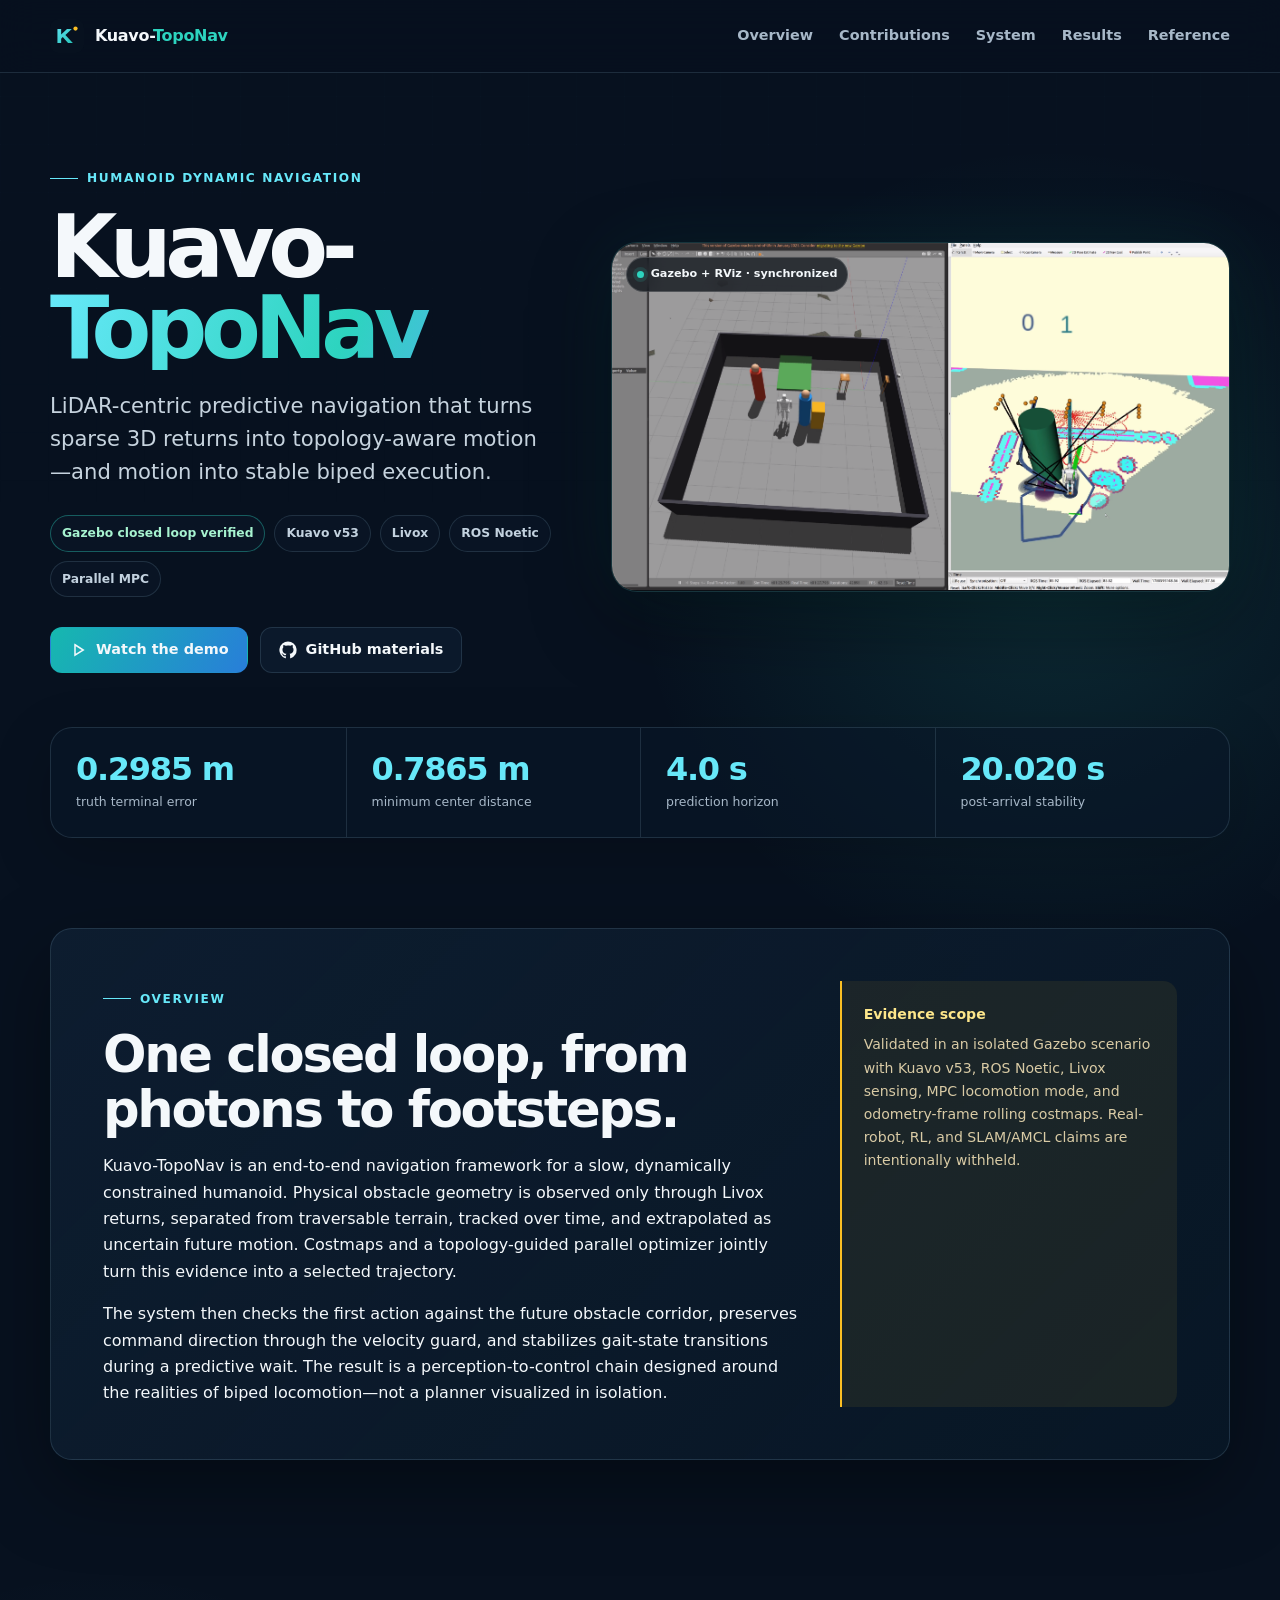
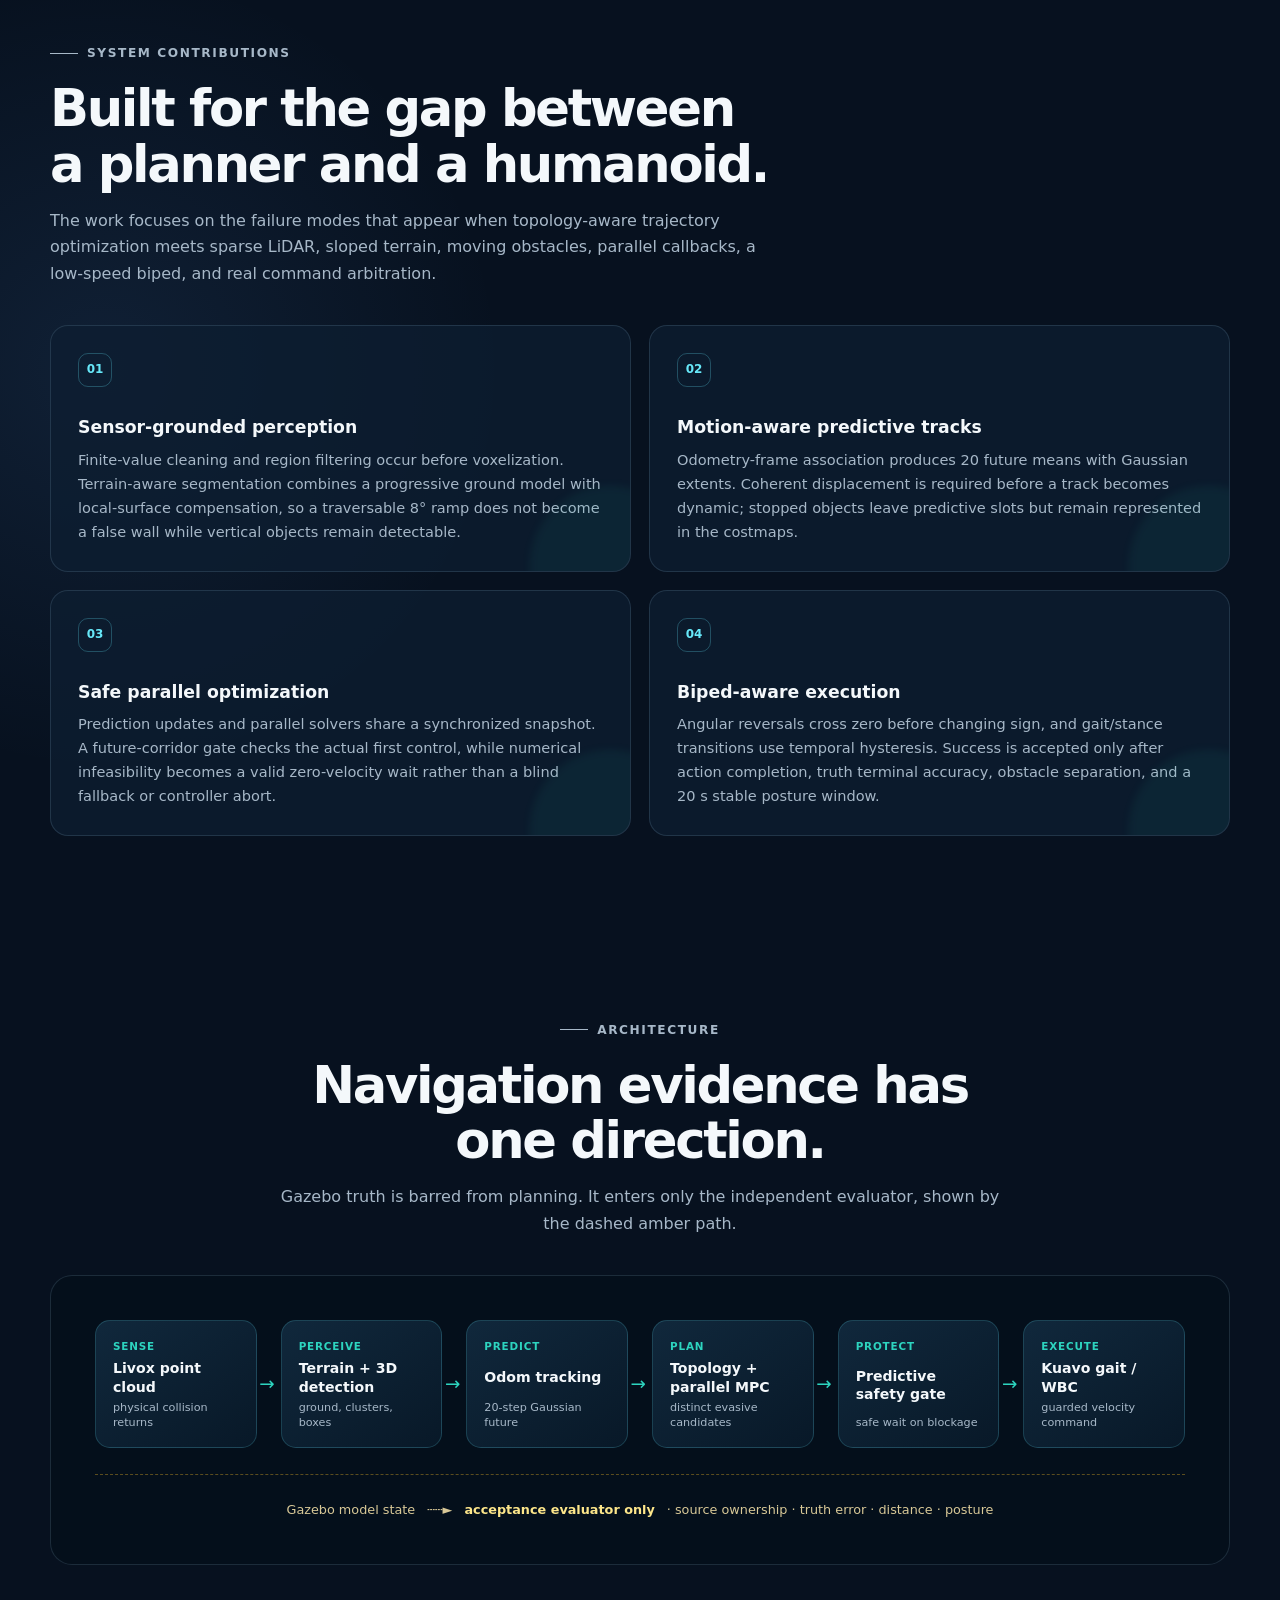
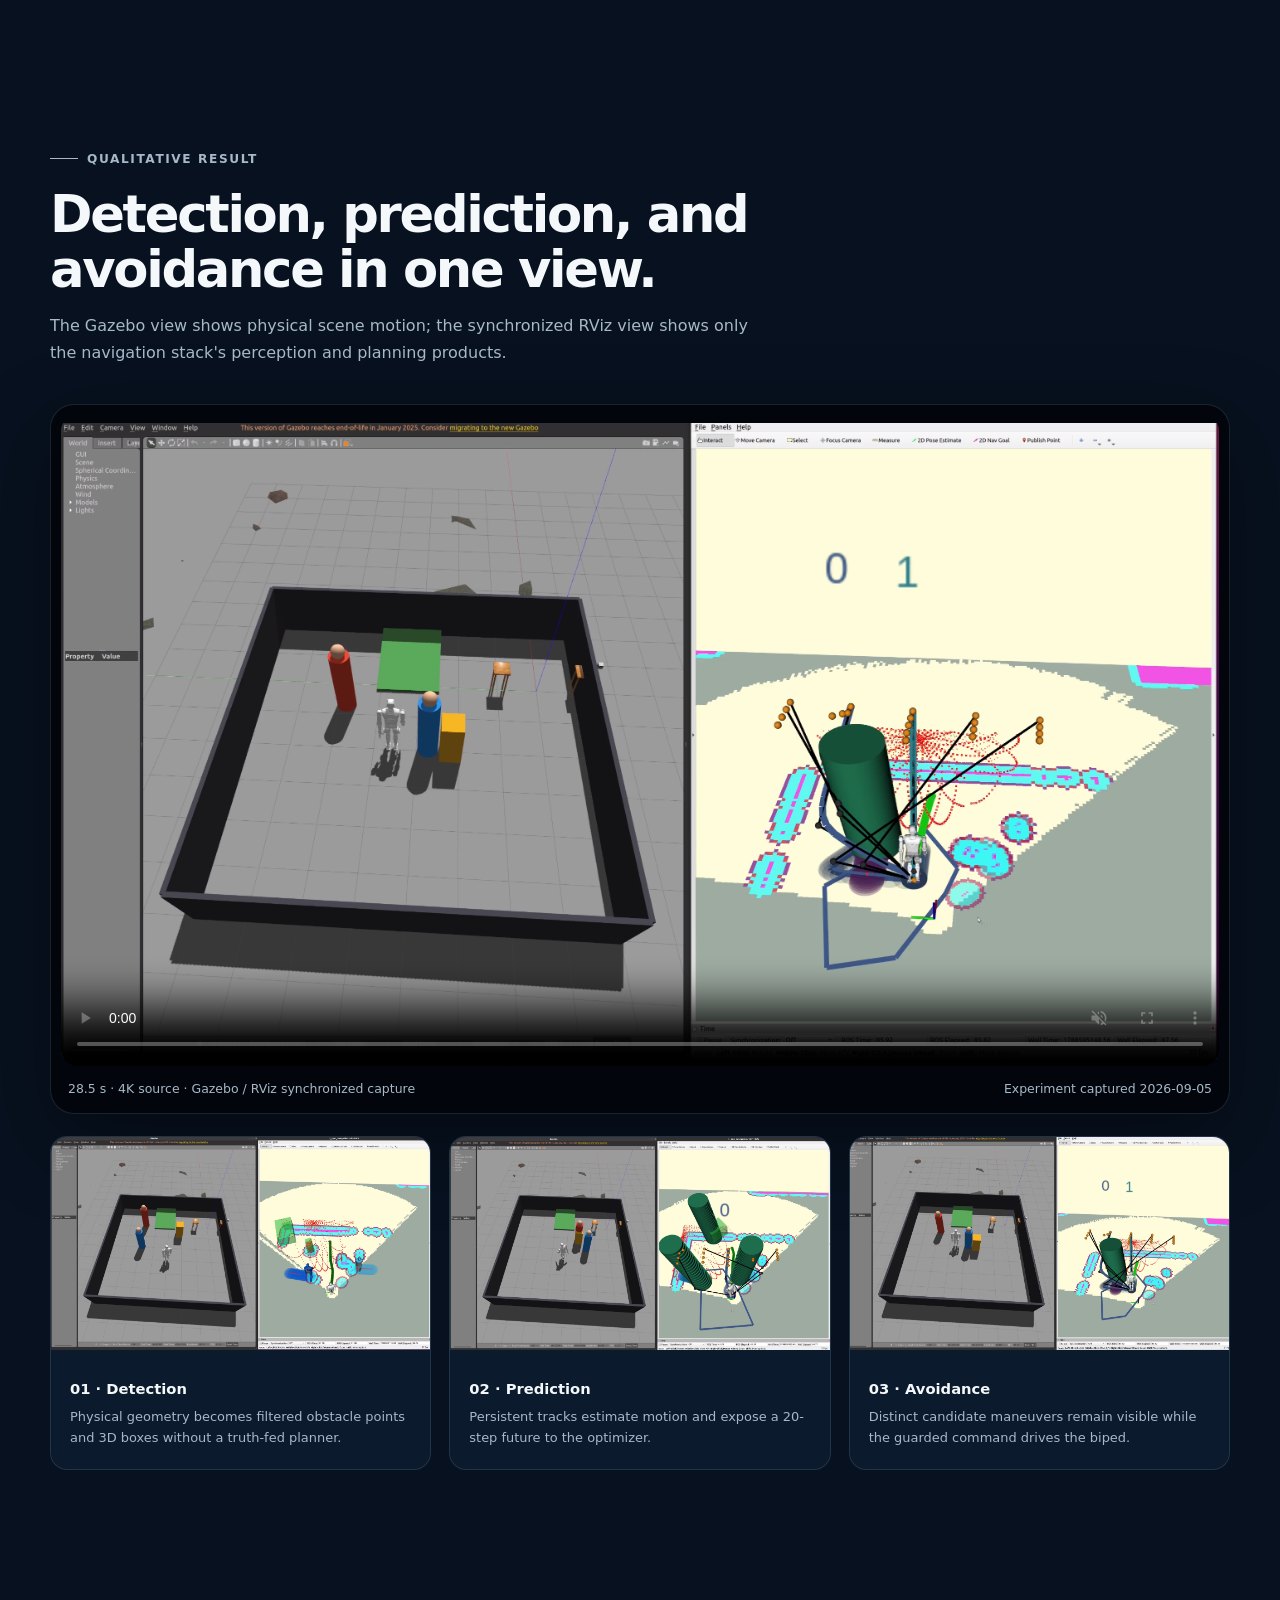
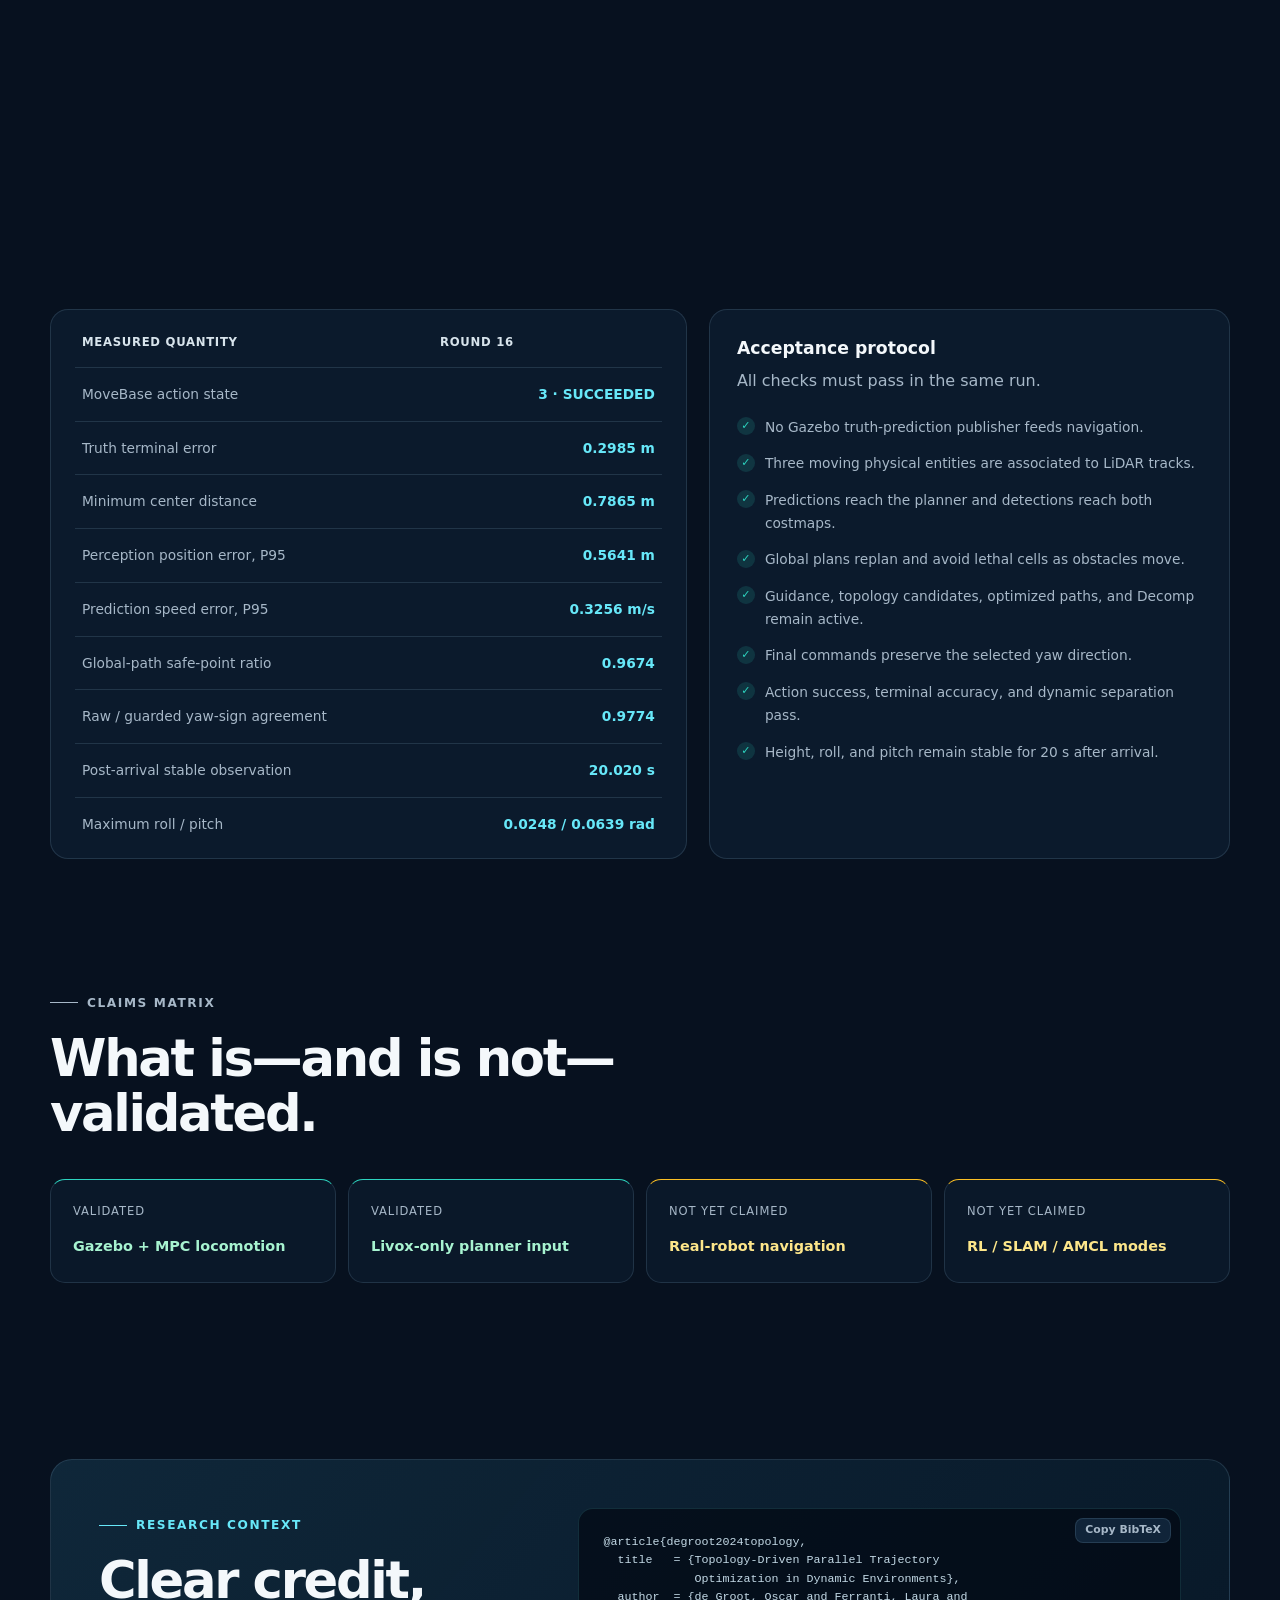
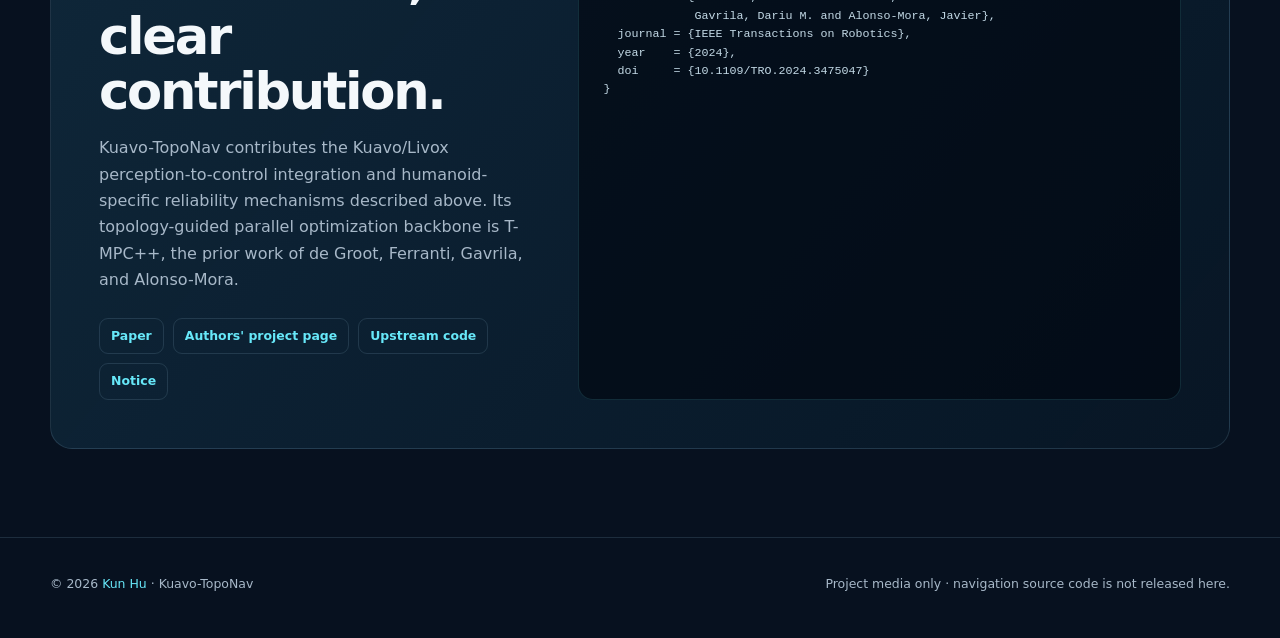
==== commit 61ae8216: "link live GitHub materials" ====
--- a/index.html
+++ b/index.html
@@ -68,9 +68,9 @@
                 <svg viewBox="0 0 24 24" fill="none" stroke="currentColor" stroke-width="2" aria-hidden="true"><path d="m8 5 11 7-11 7z"/></svg>
                 Watch the demo
               </a>
-              <a class="button" href="https://github.com/KJ-Falloutlast/Kuavo-TopoNav">
+              <a class="button" href="https://github.com/KJ-Falloutlast/KJ-Falloutlast.github.io/tree/main/Kuavo-TopoNav">
                 <svg viewBox="0 0 24 24" fill="currentColor" aria-hidden="true"><path d="M12 .7a11.5 11.5 0 0 0-3.64 22.4c.58.1.79-.25.79-.56v-2.23c-3.22.7-3.9-1.37-3.9-1.37-.52-1.34-1.28-1.7-1.28-1.7-1.05-.72.08-.7.08-.7 1.16.08 1.77 1.19 1.77 1.19 1.03 1.76 2.7 1.25 3.36.96.1-.75.4-1.25.73-1.54-2.57-.3-5.27-1.29-5.27-5.69 0-1.26.45-2.29 1.19-3.1-.12-.3-.52-1.47.11-3.06 0 0 .97-.31 3.16 1.18A11 11 0 0 1 12 6.1c.98 0 1.95.13 2.87.39 2.2-1.49 3.16-1.18 3.16-1.18.63 1.59.23 2.76.11 3.06.74.81 1.19 1.84 1.19 3.1 0 4.42-2.71 5.39-5.29 5.68.42.36.78 1.06.78 2.14v3.25c0 .31.21.67.8.56A11.5 11.5 0 0 0 12 .7Z"/></svg>
-                Project repository
+                GitHub materials
               </a>
             </div>
           </div>
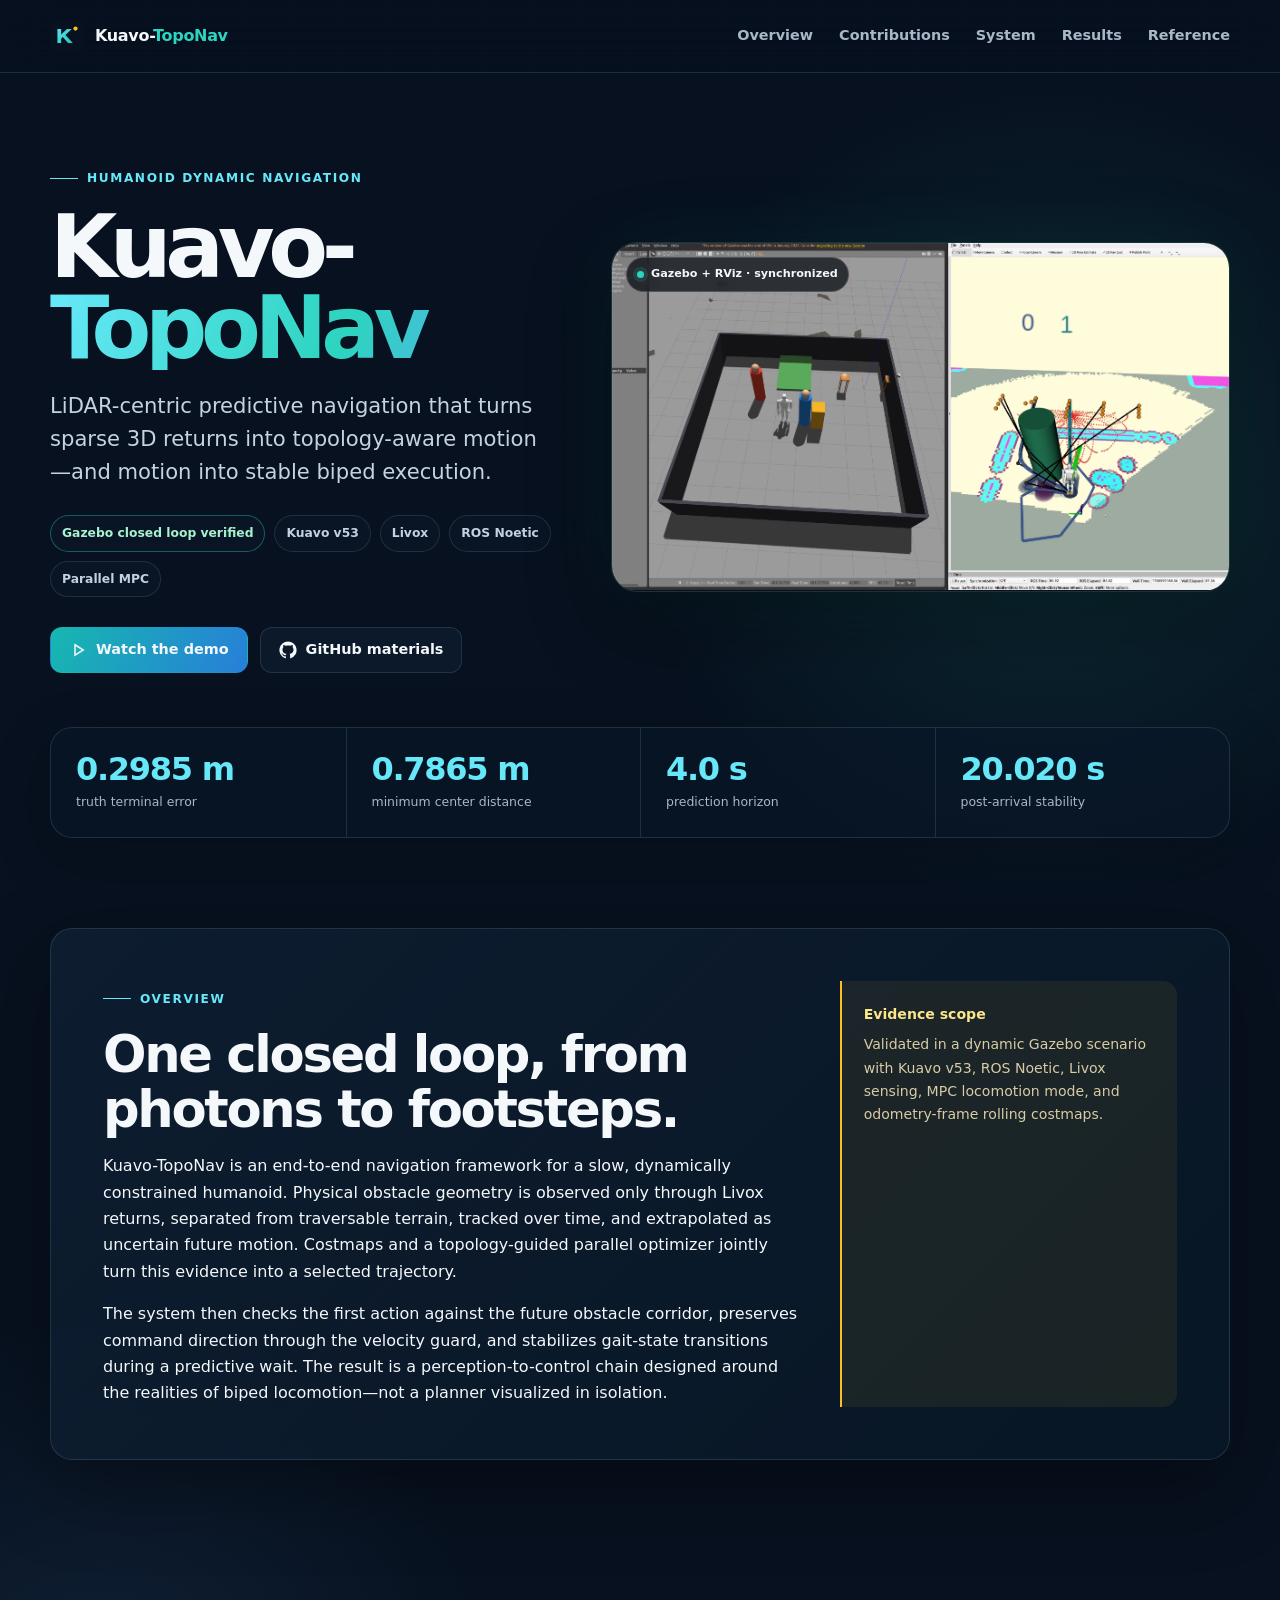
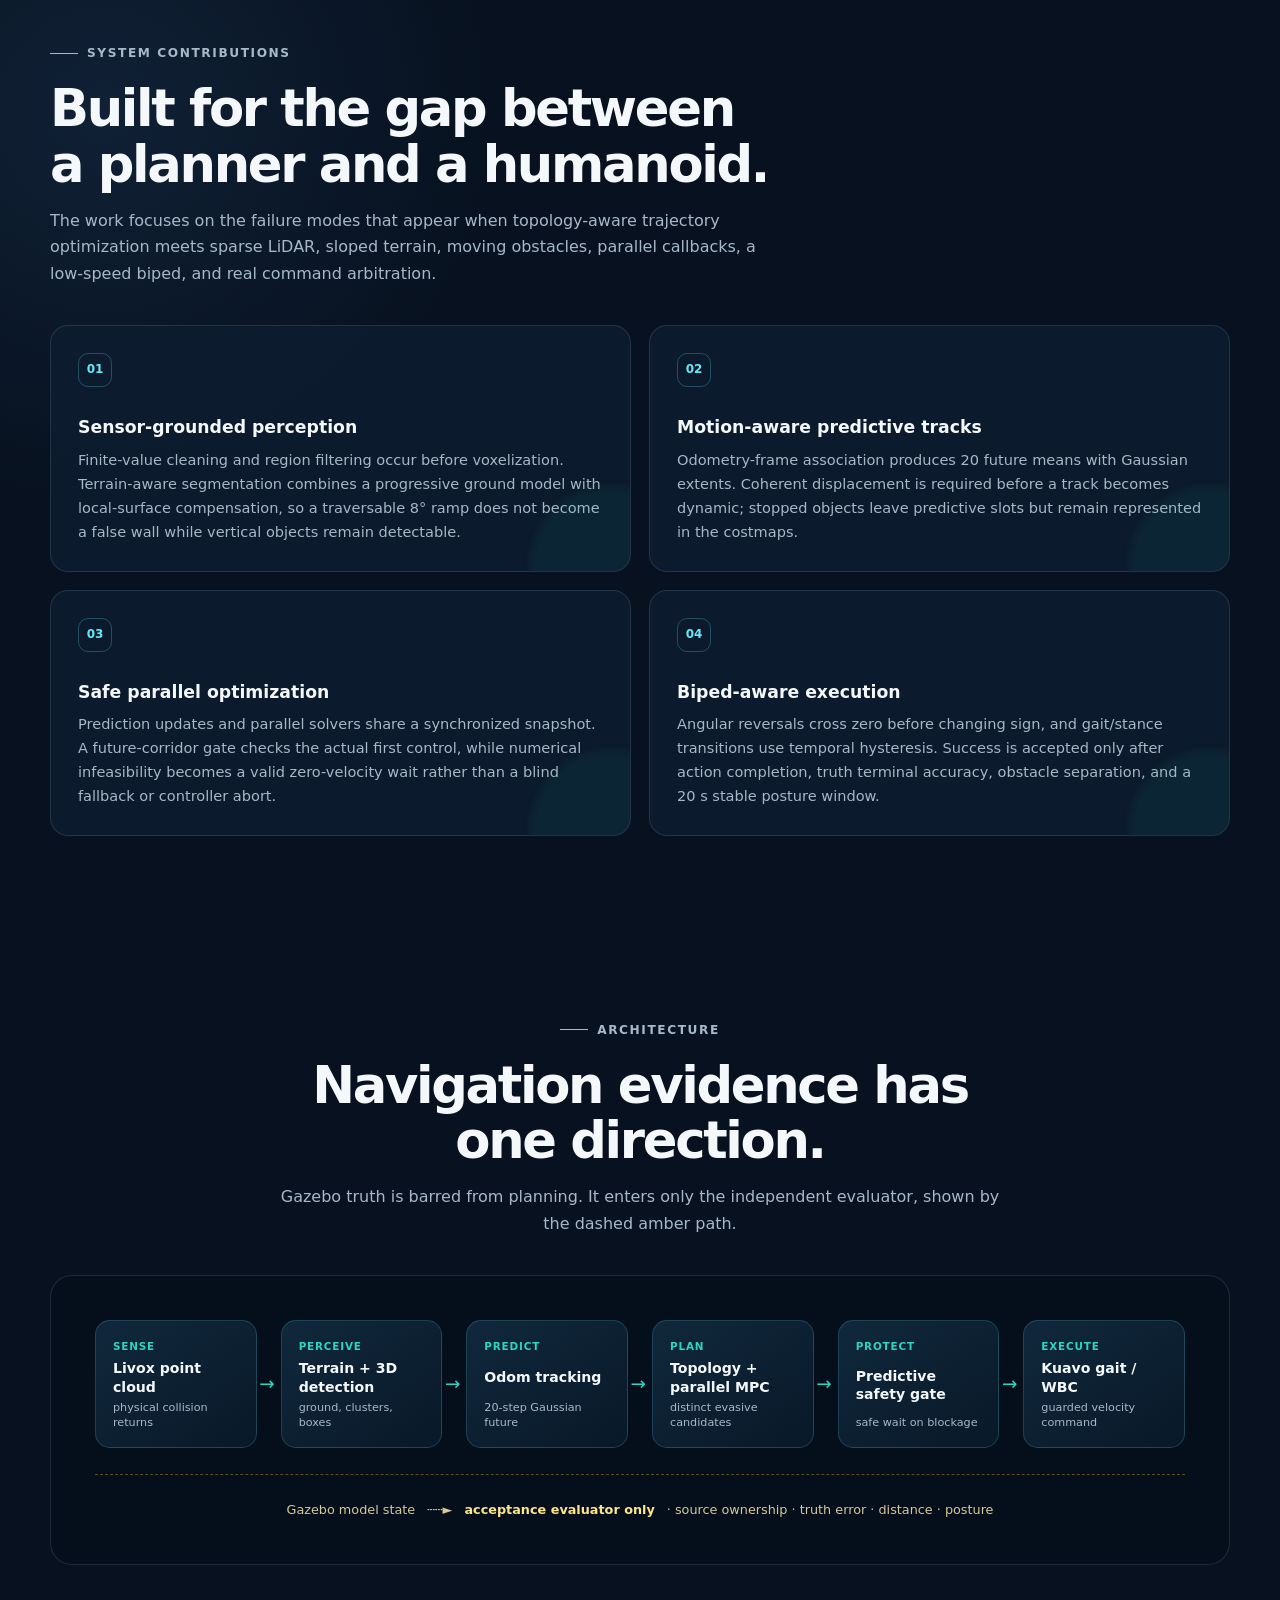
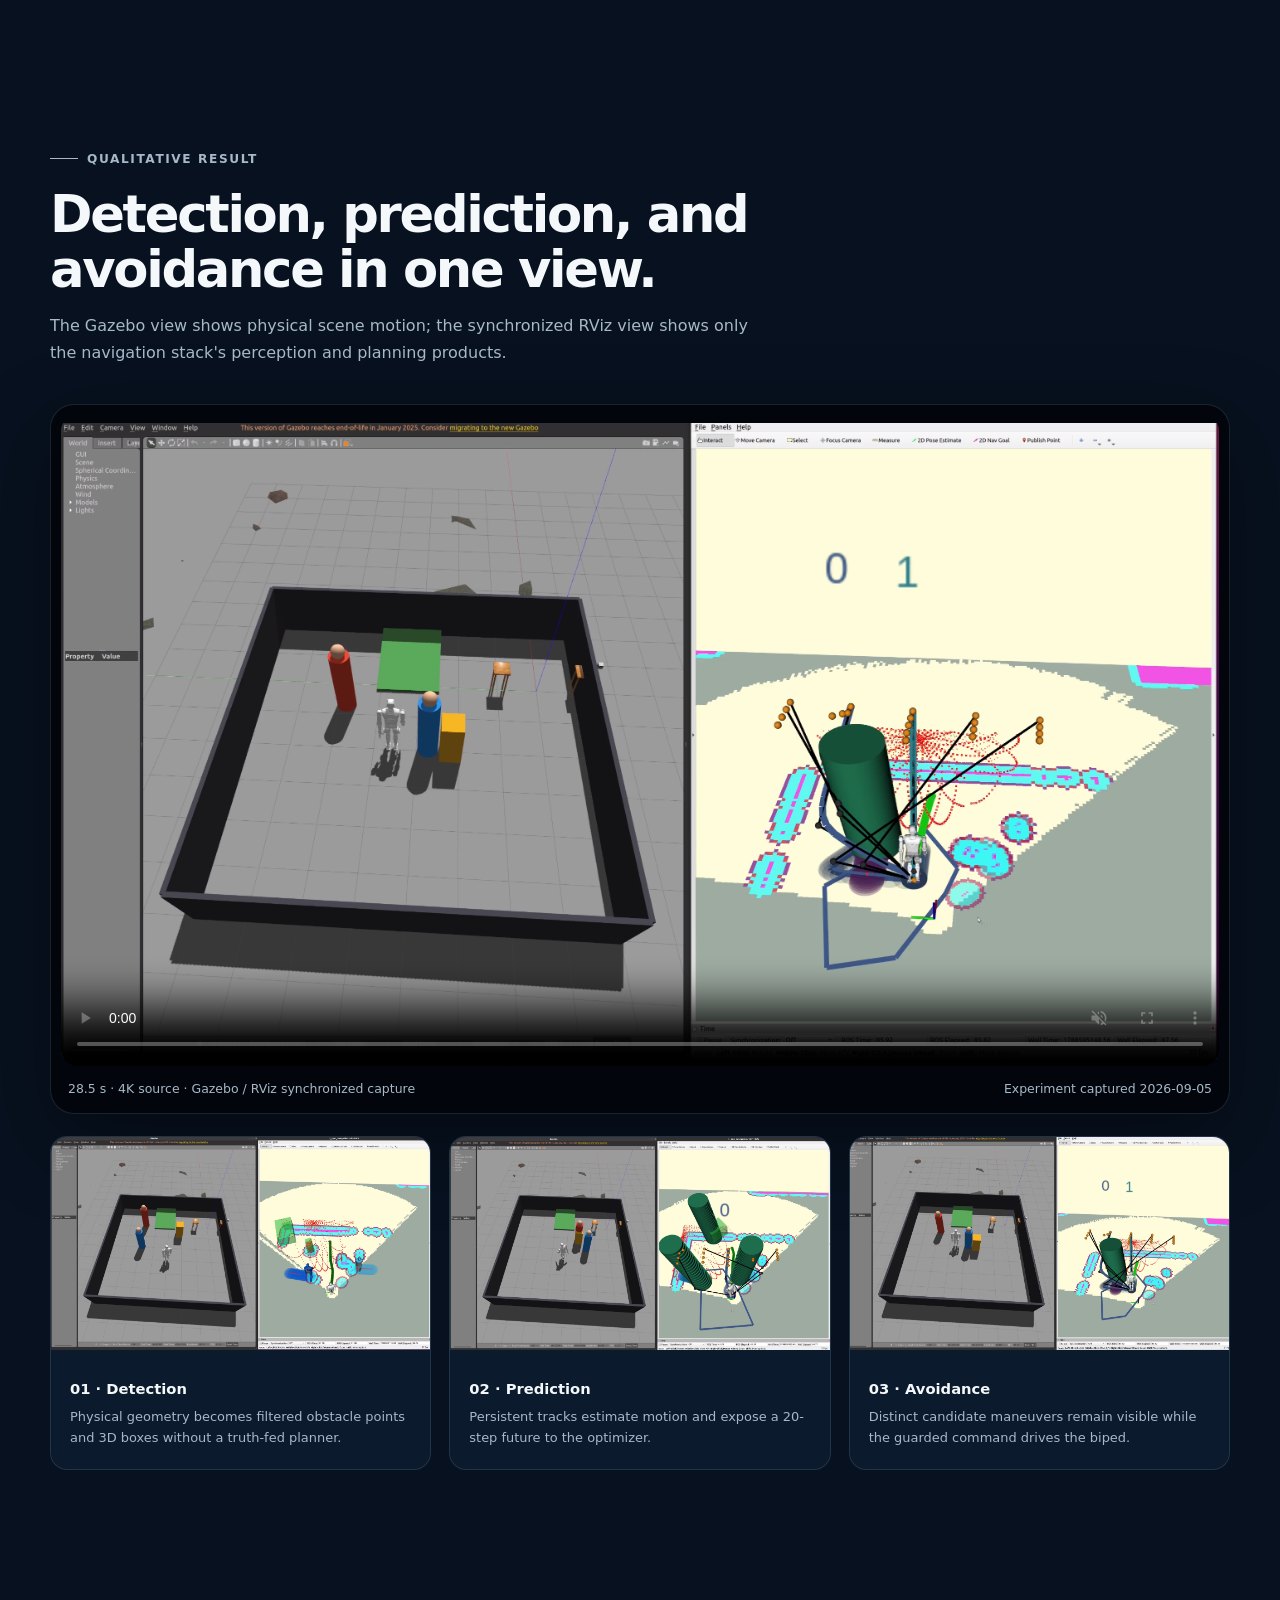
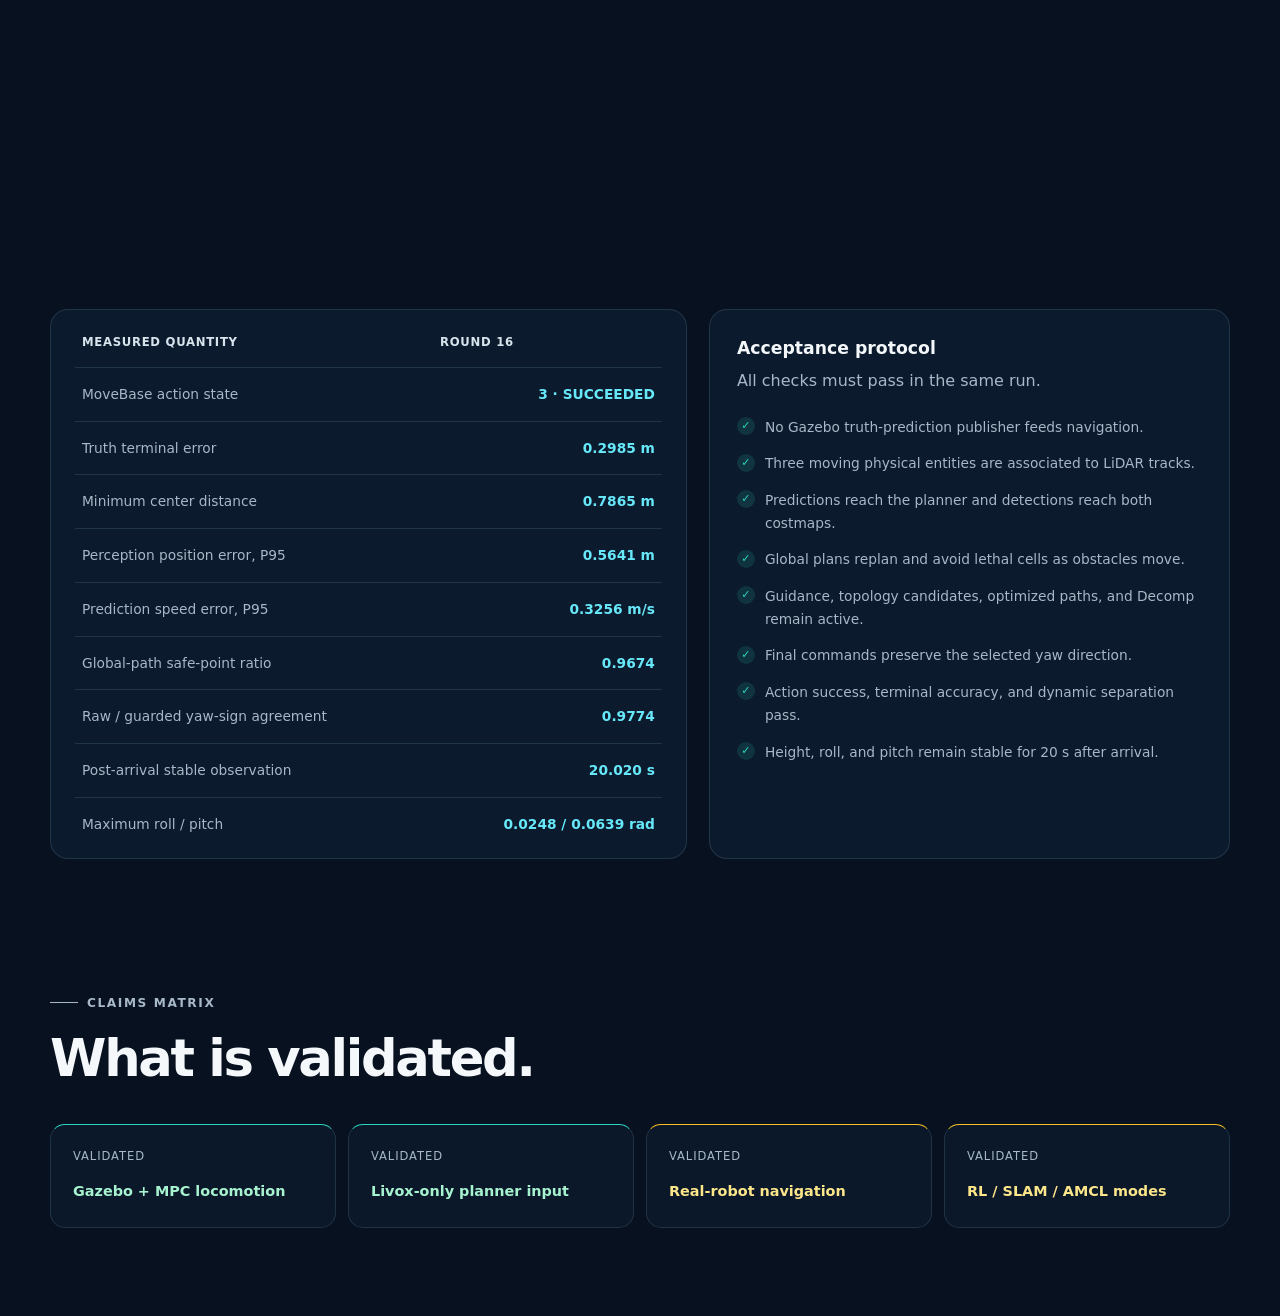
==== commit 64b14237: "update kuavo-top-nav" ====
--- a/index.html
+++ b/index.html
@@ -102,7 +102,7 @@
           </div>
           <aside class="scope-note">
             <strong>Evidence scope</strong>
-            Validated in an isolated Gazebo scenario with Kuavo v53, ROS Noetic, Livox sensing, MPC locomotion mode, and odometry-frame rolling costmaps. Real-robot, RL, and SLAM/AMCL claims are intentionally withheld.
+            Validated in a dynamic Gazebo scenario with Kuavo v53, ROS Noetic, Livox sensing, MPC locomotion mode, and odometry-frame rolling costmaps.
           </aside>
         </div>
       </div>
@@ -223,54 +223,19 @@
       <div class="container">
         <div class="section-header" data-reveal>
           <p class="eyebrow">Claims matrix</p>
-          <h2 id="scope-heading">What is—and is not—validated.</h2>
+          <h2 id="scope-heading">What is validated.</h2>
         </div>
         <div class="scope-grid" data-reveal>
           <div class="scope-item valid"><span>Validated</span><strong>Gazebo + MPC locomotion</strong></div>
           <div class="scope-item valid"><span>Validated</span><strong>Livox-only planner input</strong></div>
-          <div class="scope-item pending"><span>Not yet claimed</span><strong>Real-robot navigation</strong></div>
-          <div class="scope-item pending"><span>Not yet claimed</span><strong>RL / SLAM / AMCL modes</strong></div>
-        </div>
-      </div>
-    </section>
-
-    <section class="section" id="reference">
-      <div class="container">
-        <div class="reference-card" data-reveal>
-          <div>
-            <p class="eyebrow">Research context</p>
-            <h2>Clear credit, clear contribution.</h2>
-            <p class="muted">Kuavo-TopoNav contributes the Kuavo/Livox perception-to-control integration and humanoid-specific reliability mechanisms described above. Its topology-guided parallel optimization backbone is T-MPC++, the prior work of de Groot, Ferranti, Gavrila, and Alonso-Mora.</p>
-            <div class="reference-links">
-              <a href="https://arxiv.org/abs/2401.06021">Paper</a>
-              <a href="https://autonomousrobots.nl/paper_websites/topology-driven-mpc">Authors' project page</a>
-              <a href="https://github.com/tud-amr/mpc_planner">Upstream code</a>
-              <a href="NOTICE.md">Notice</a>
-            </div>
-          </div>
-          <div class="code-wrap">
-            <button class="copy-button" type="button" data-copy="#bibtex">Copy BibTeX</button>
-            <pre id="bibtex">@article{degroot2024topology,
-  title   = {Topology-Driven Parallel Trajectory
-             Optimization in Dynamic Environments},
-  author  = {de Groot, Oscar and Ferranti, Laura and
-             Gavrila, Dariu M. and Alonso-Mora, Javier},
-  journal = {IEEE Transactions on Robotics},
-  year    = {2024},
-  doi     = {10.1109/TRO.2024.3475047}
-}</pre>
-          </div>
-        </div>
-      </div>
-    </section>
+          <div class="scope-item pending"><span>Validated</span><strong>Real-robot navigation</strong></div>
+          <div class="scope-item pending"><span>Validated</span><strong>RL / SLAM / AMCL modes</strong></div>
+        </div>
+      </div>
+    </section>
+
   </main>
 
-  <footer class="site-footer">
-    <div class="container footer-inner">
-      <p>© <span data-year>2026</span> <a href="https://github.com/KJ-Falloutlast">Kun Hu</a> · Kuavo-TopoNav</p>
-      <p>Project media only · navigation source code is not released here.</p>
-    </div>
-  </footer>
 
   <dialog id="image-dialog" aria-label="Expanded experiment image">
     <img src="assets/media/avoidance.png" alt="">
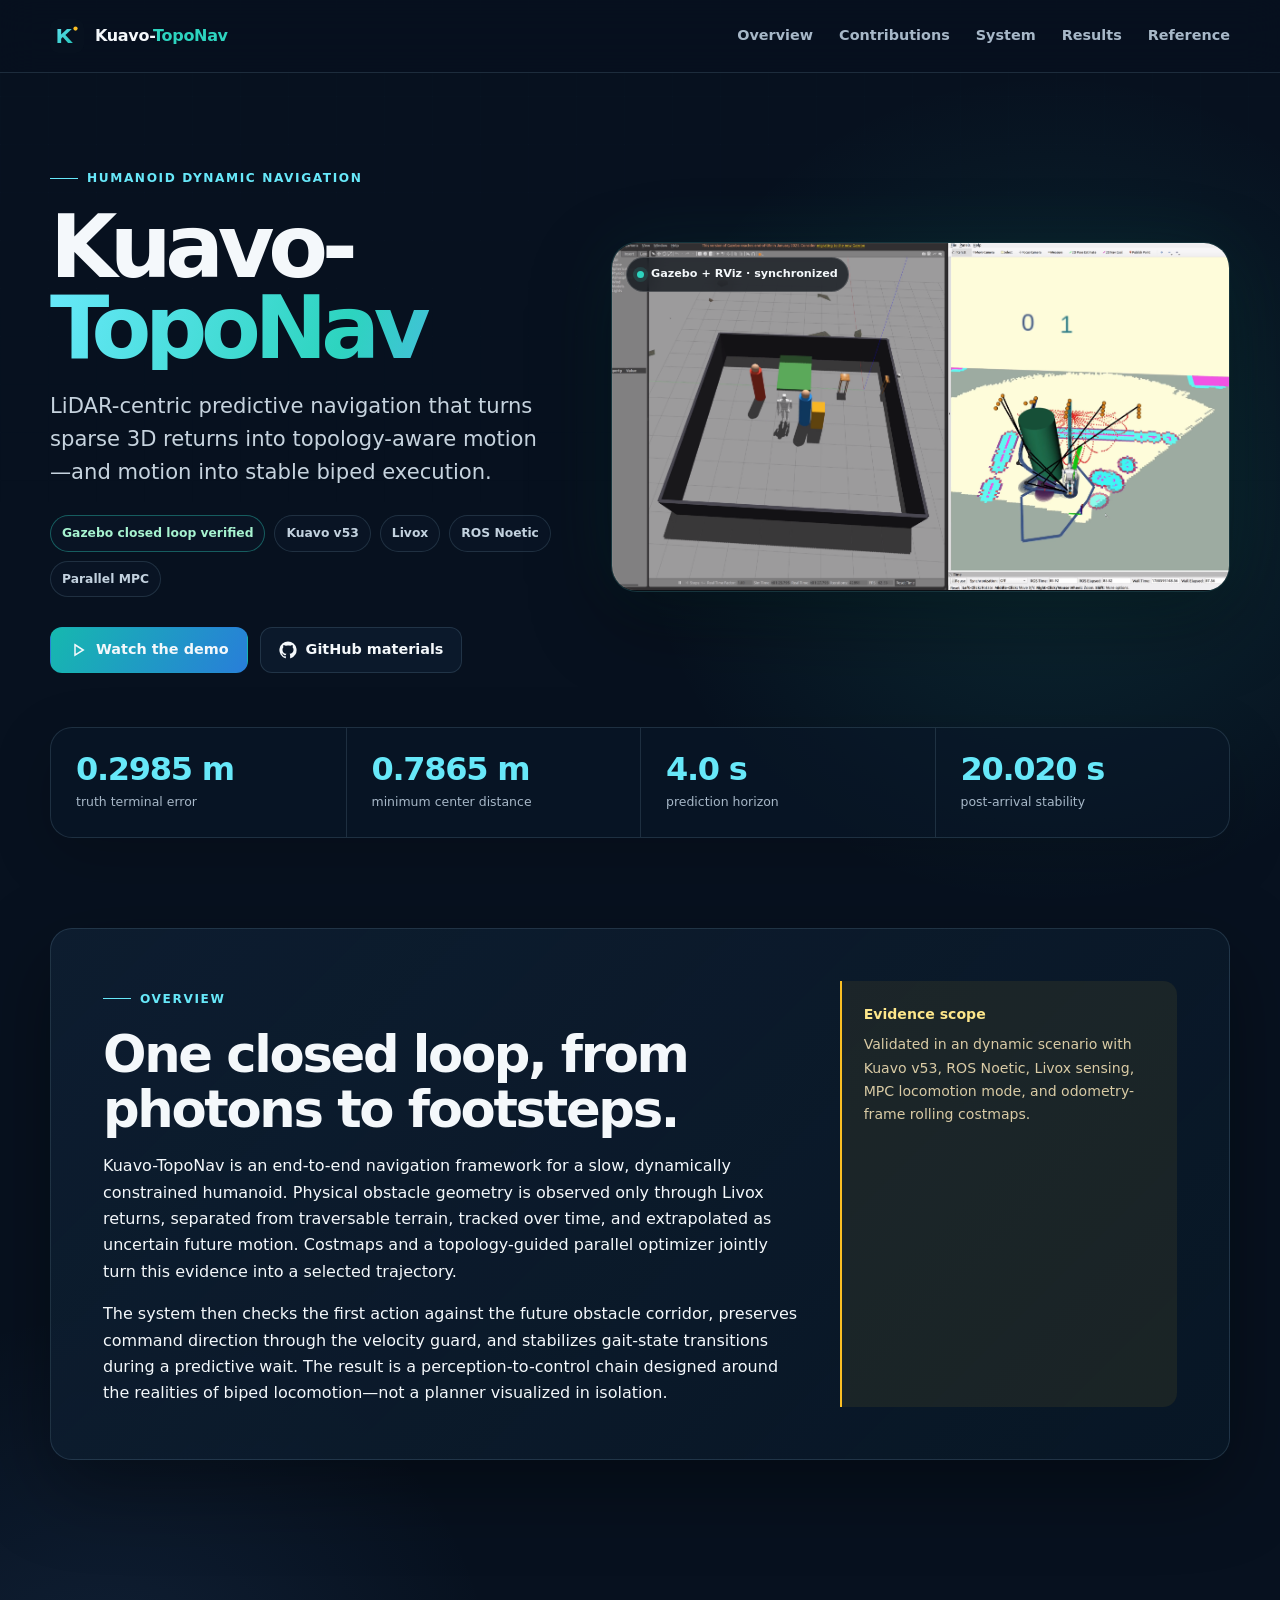
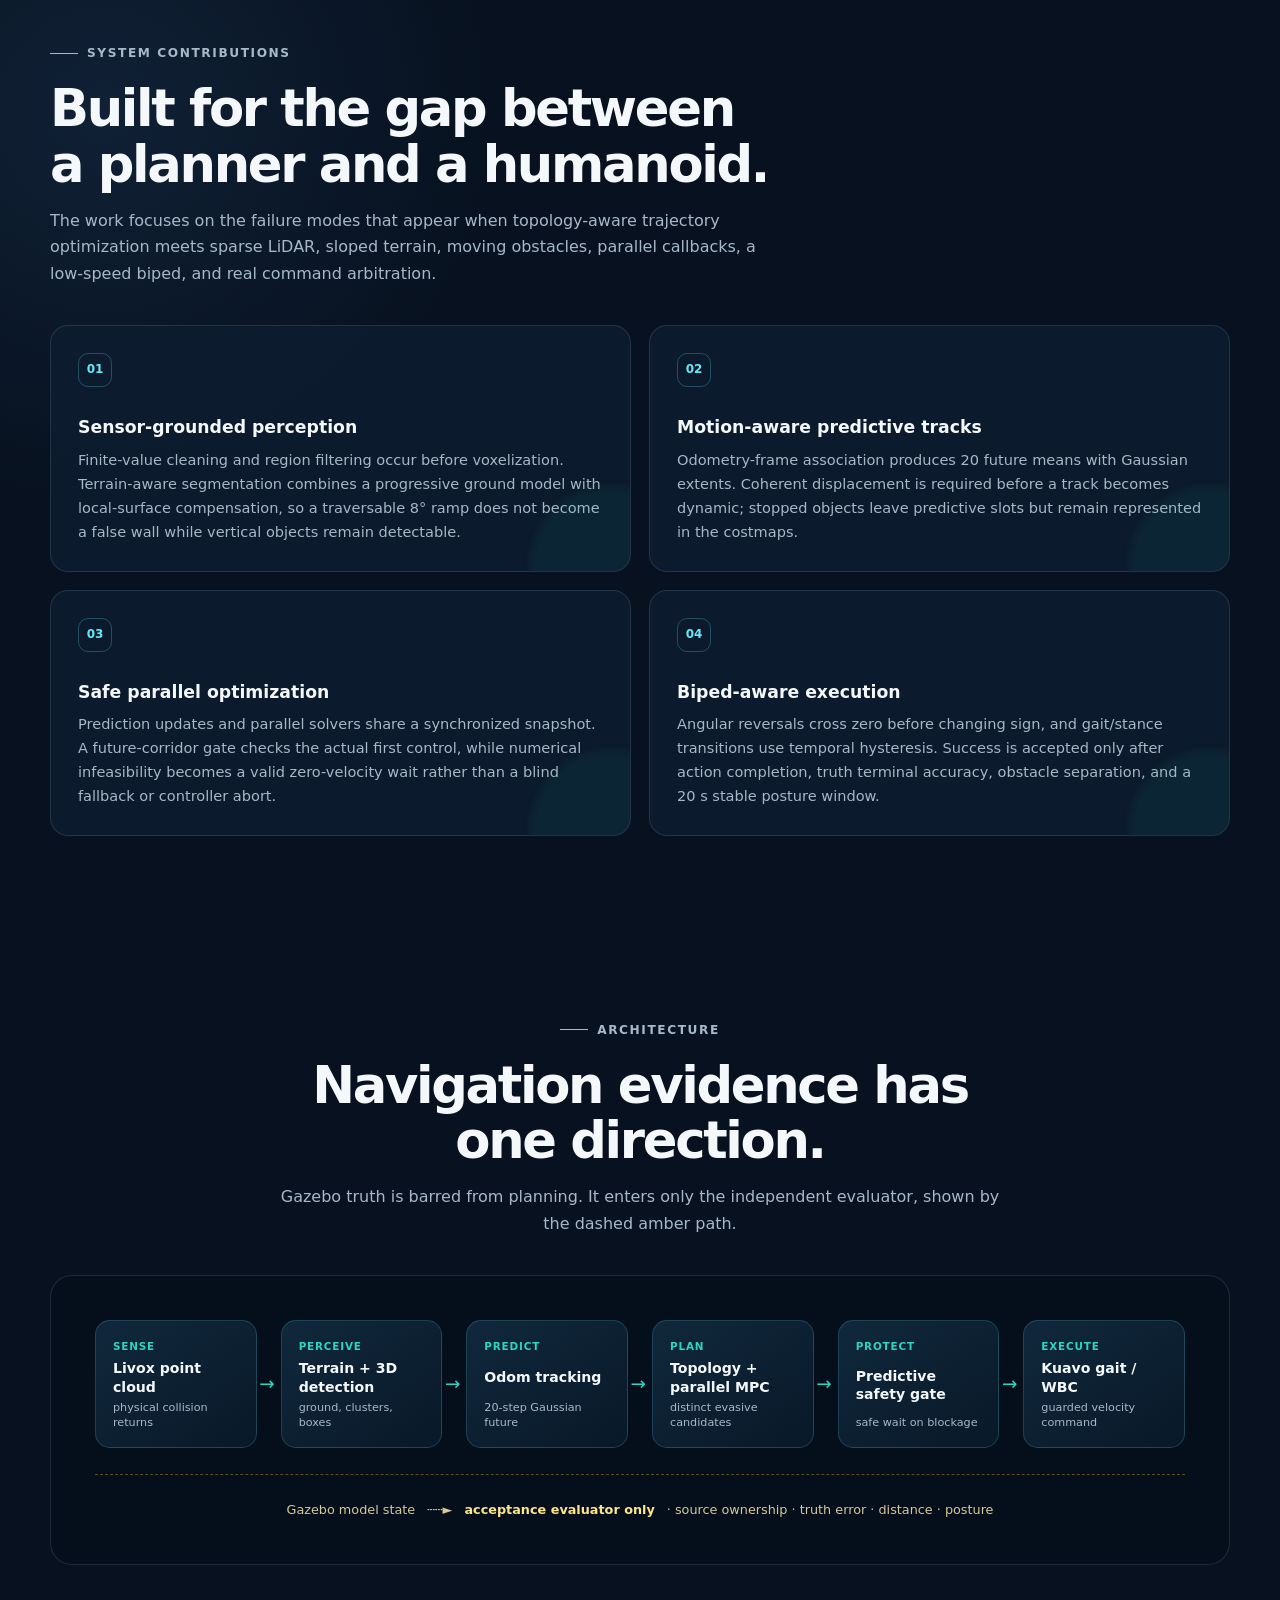
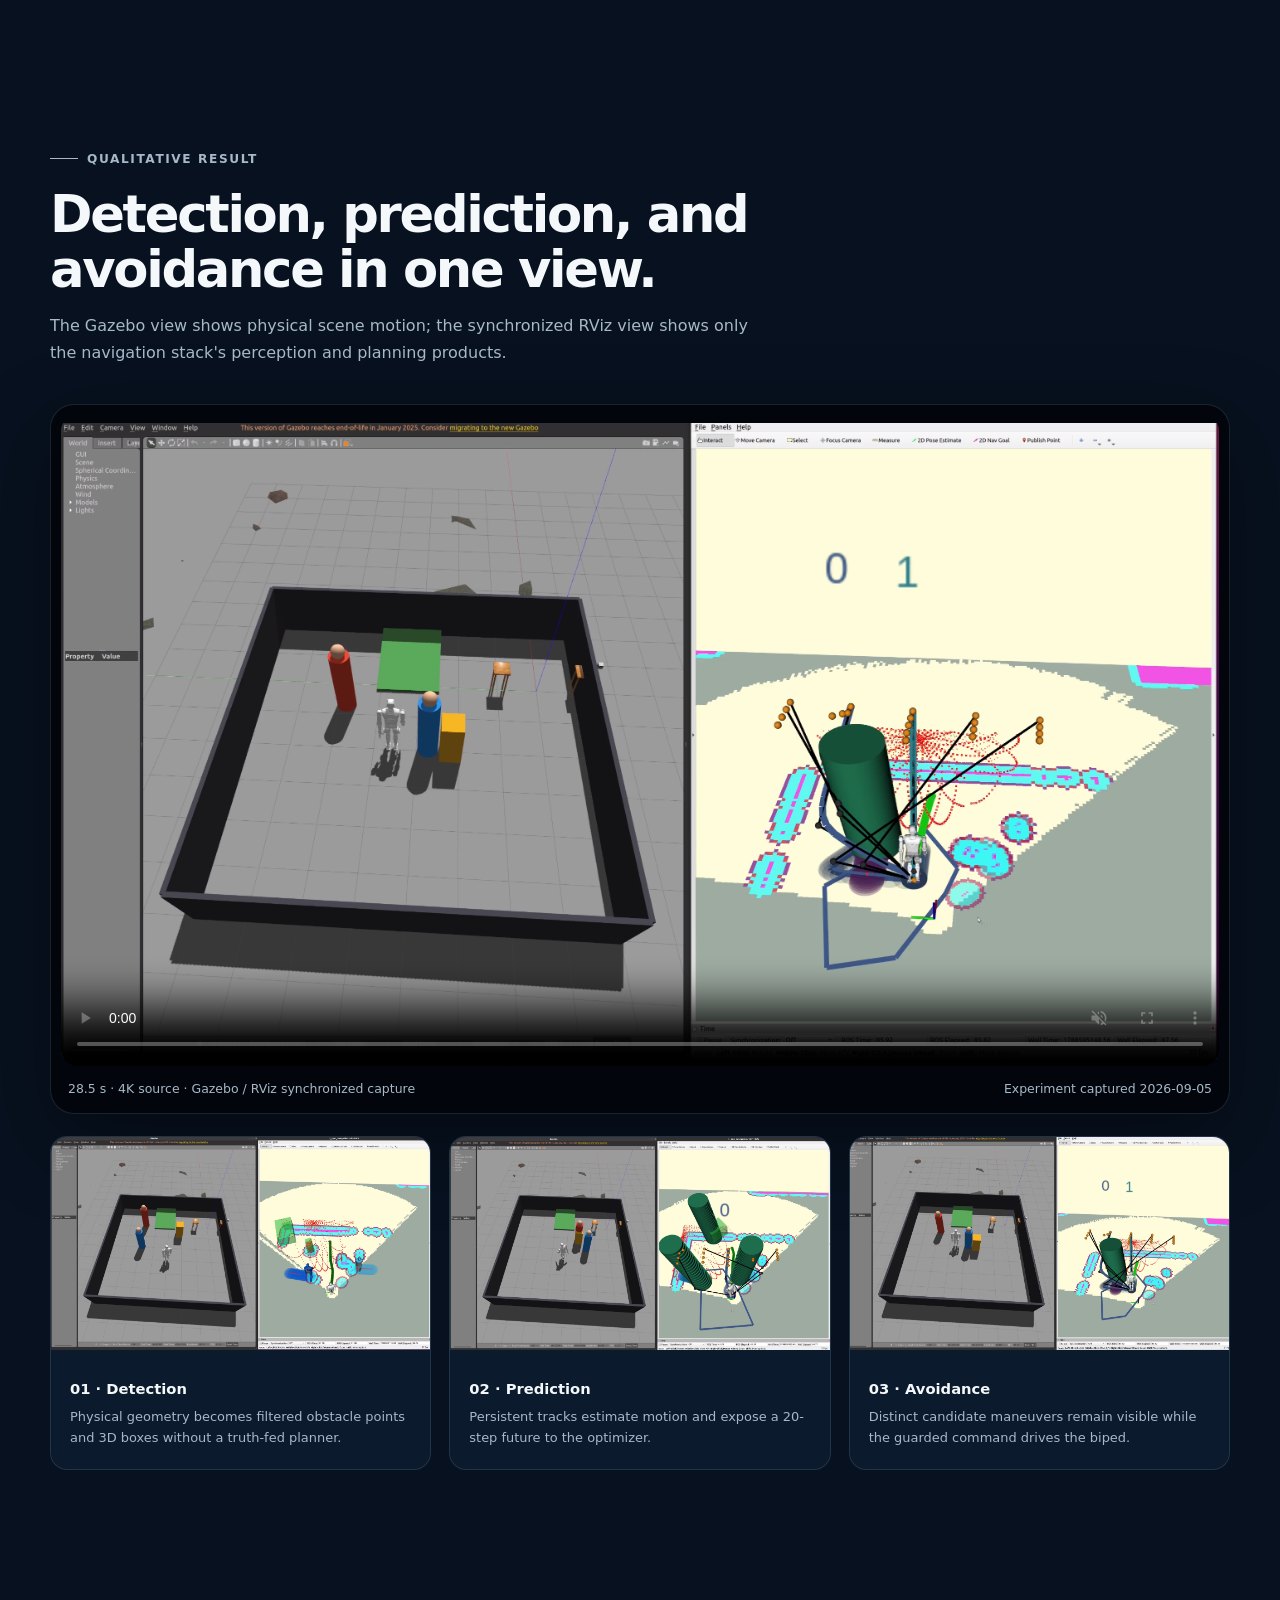
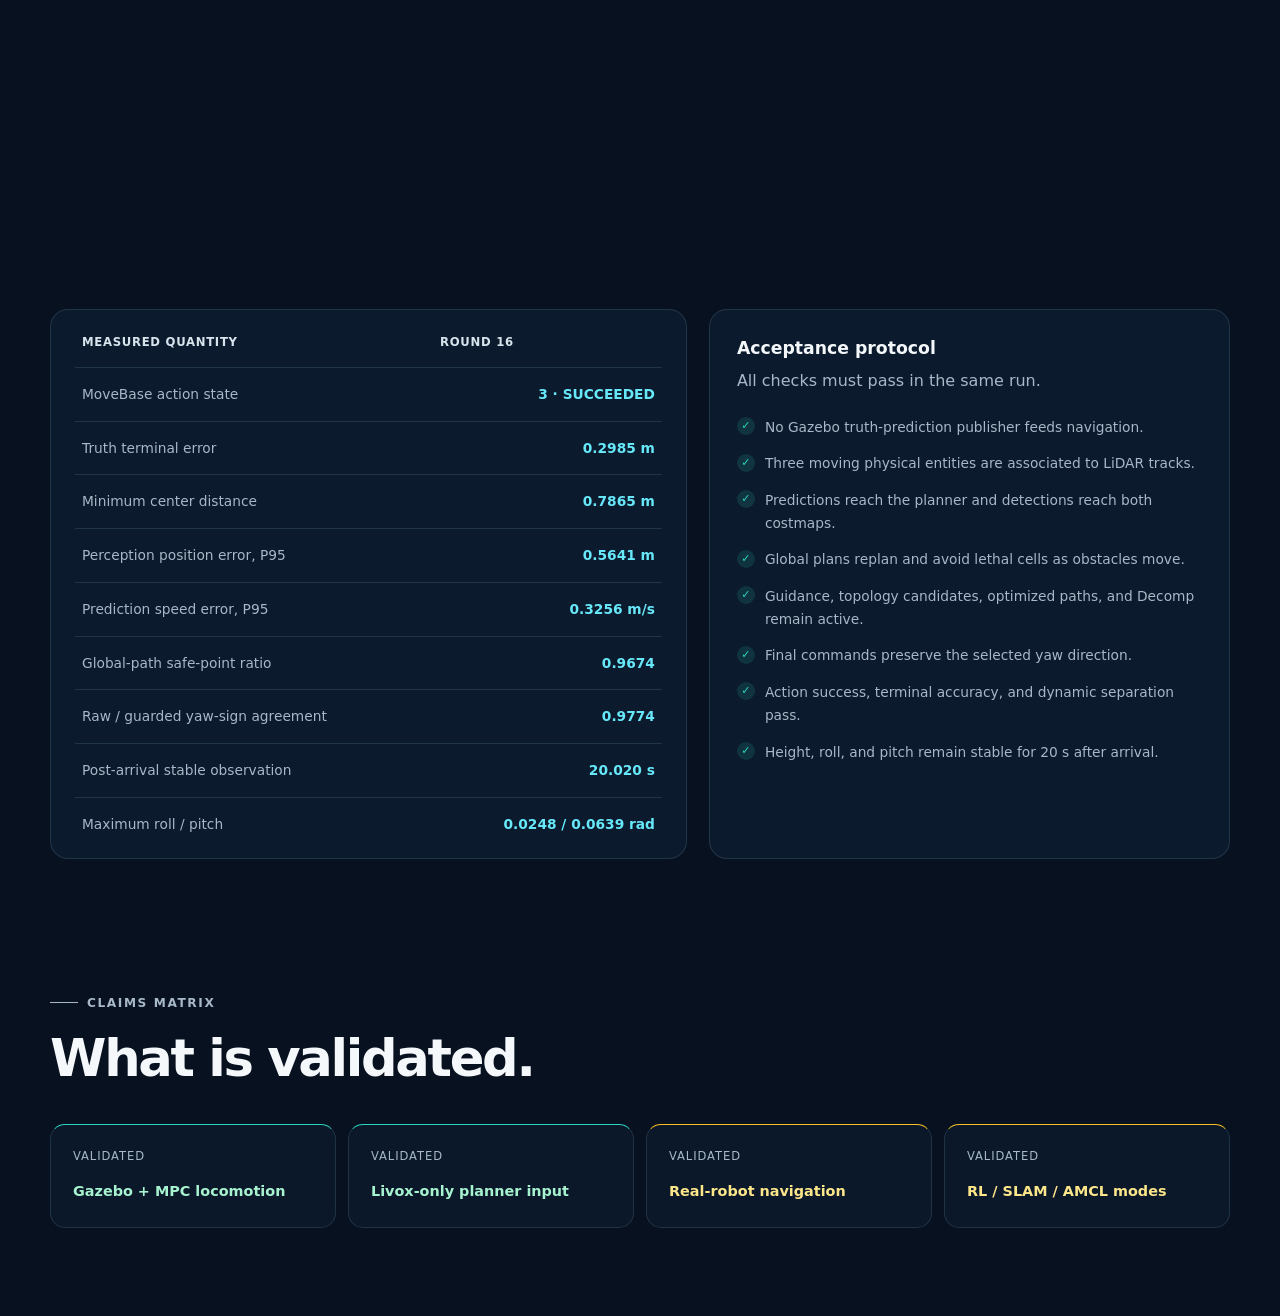
==== commit 1130ee44: "Update index.html" ====
--- a/index.html
+++ b/index.html
@@ -102,7 +102,7 @@
           </div>
           <aside class="scope-note">
             <strong>Evidence scope</strong>
-            Validated in a dynamic Gazebo scenario with Kuavo v53, ROS Noetic, Livox sensing, MPC locomotion mode, and odometry-frame rolling costmaps.
+            Validated in an dynamic scenario with Kuavo v53, ROS Noetic, Livox sensing, MPC locomotion mode, and odometry-frame rolling costmaps.
           </aside>
         </div>
       </div>
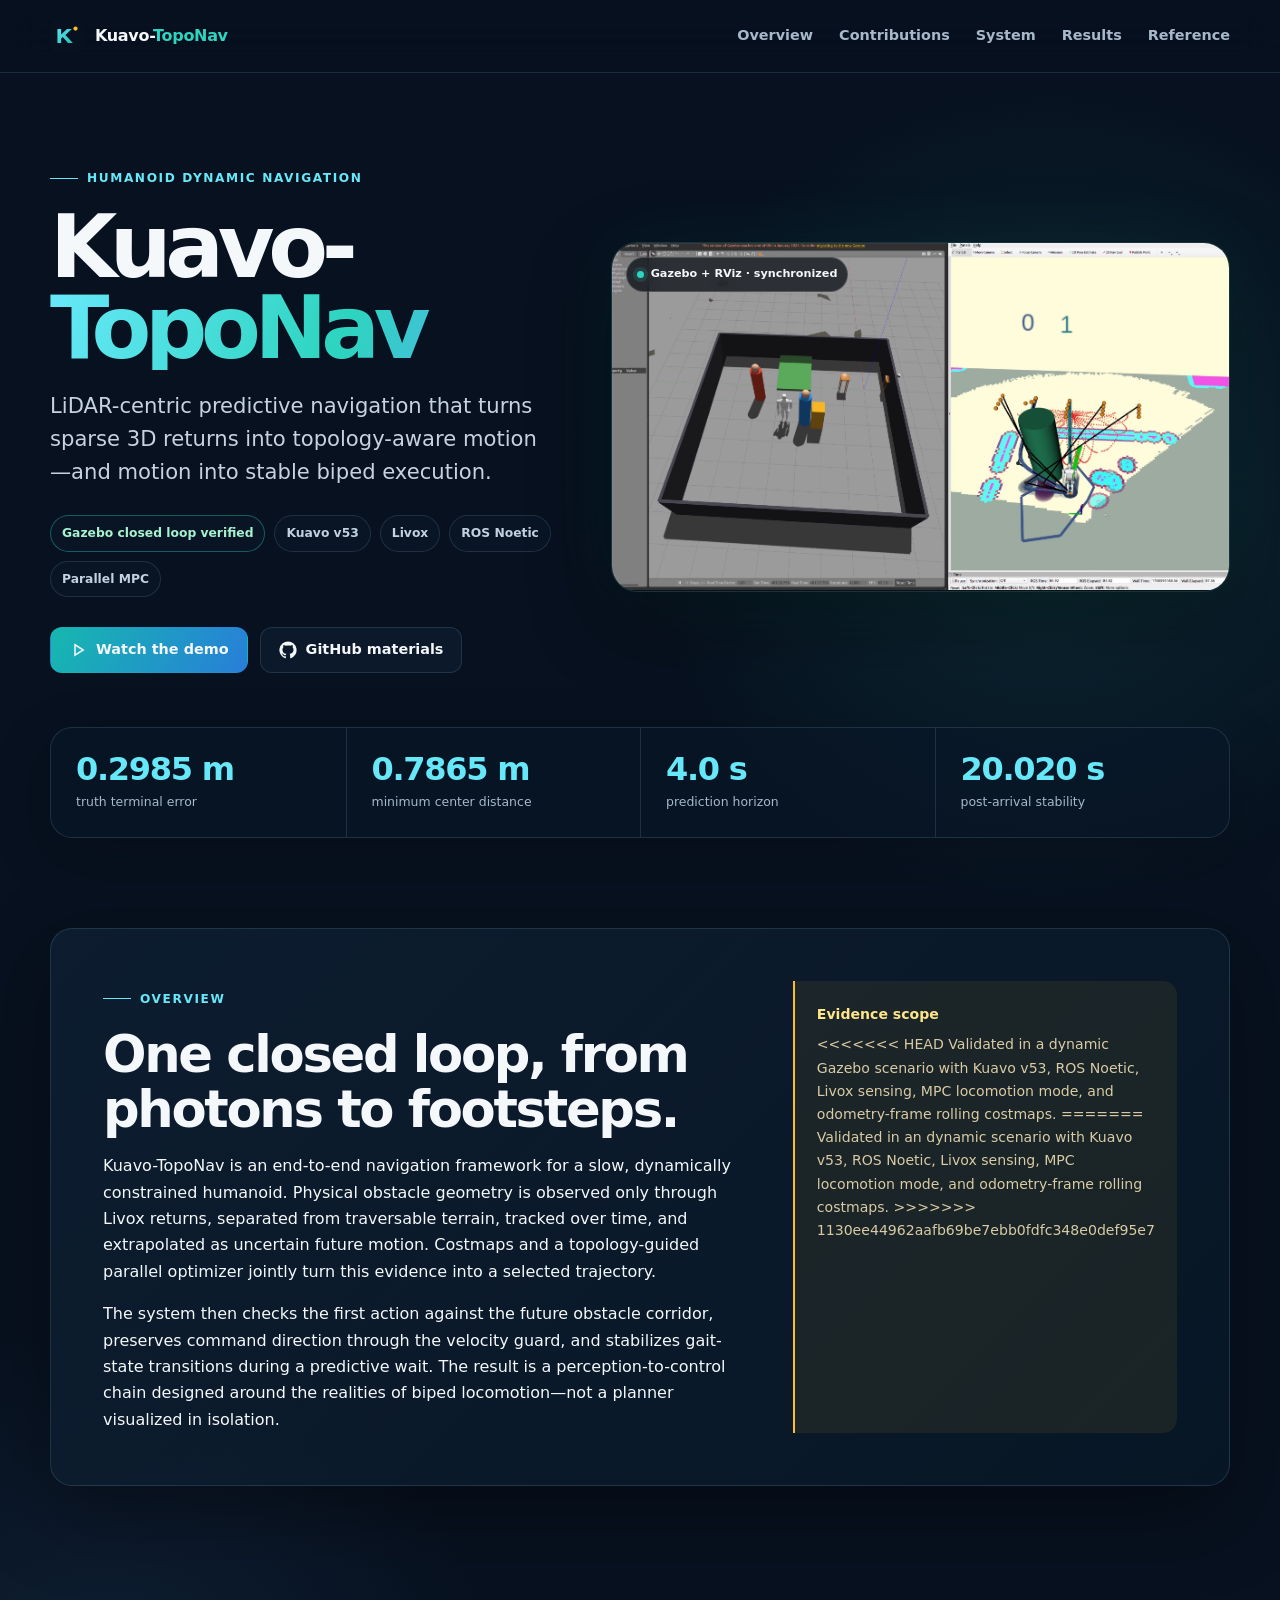
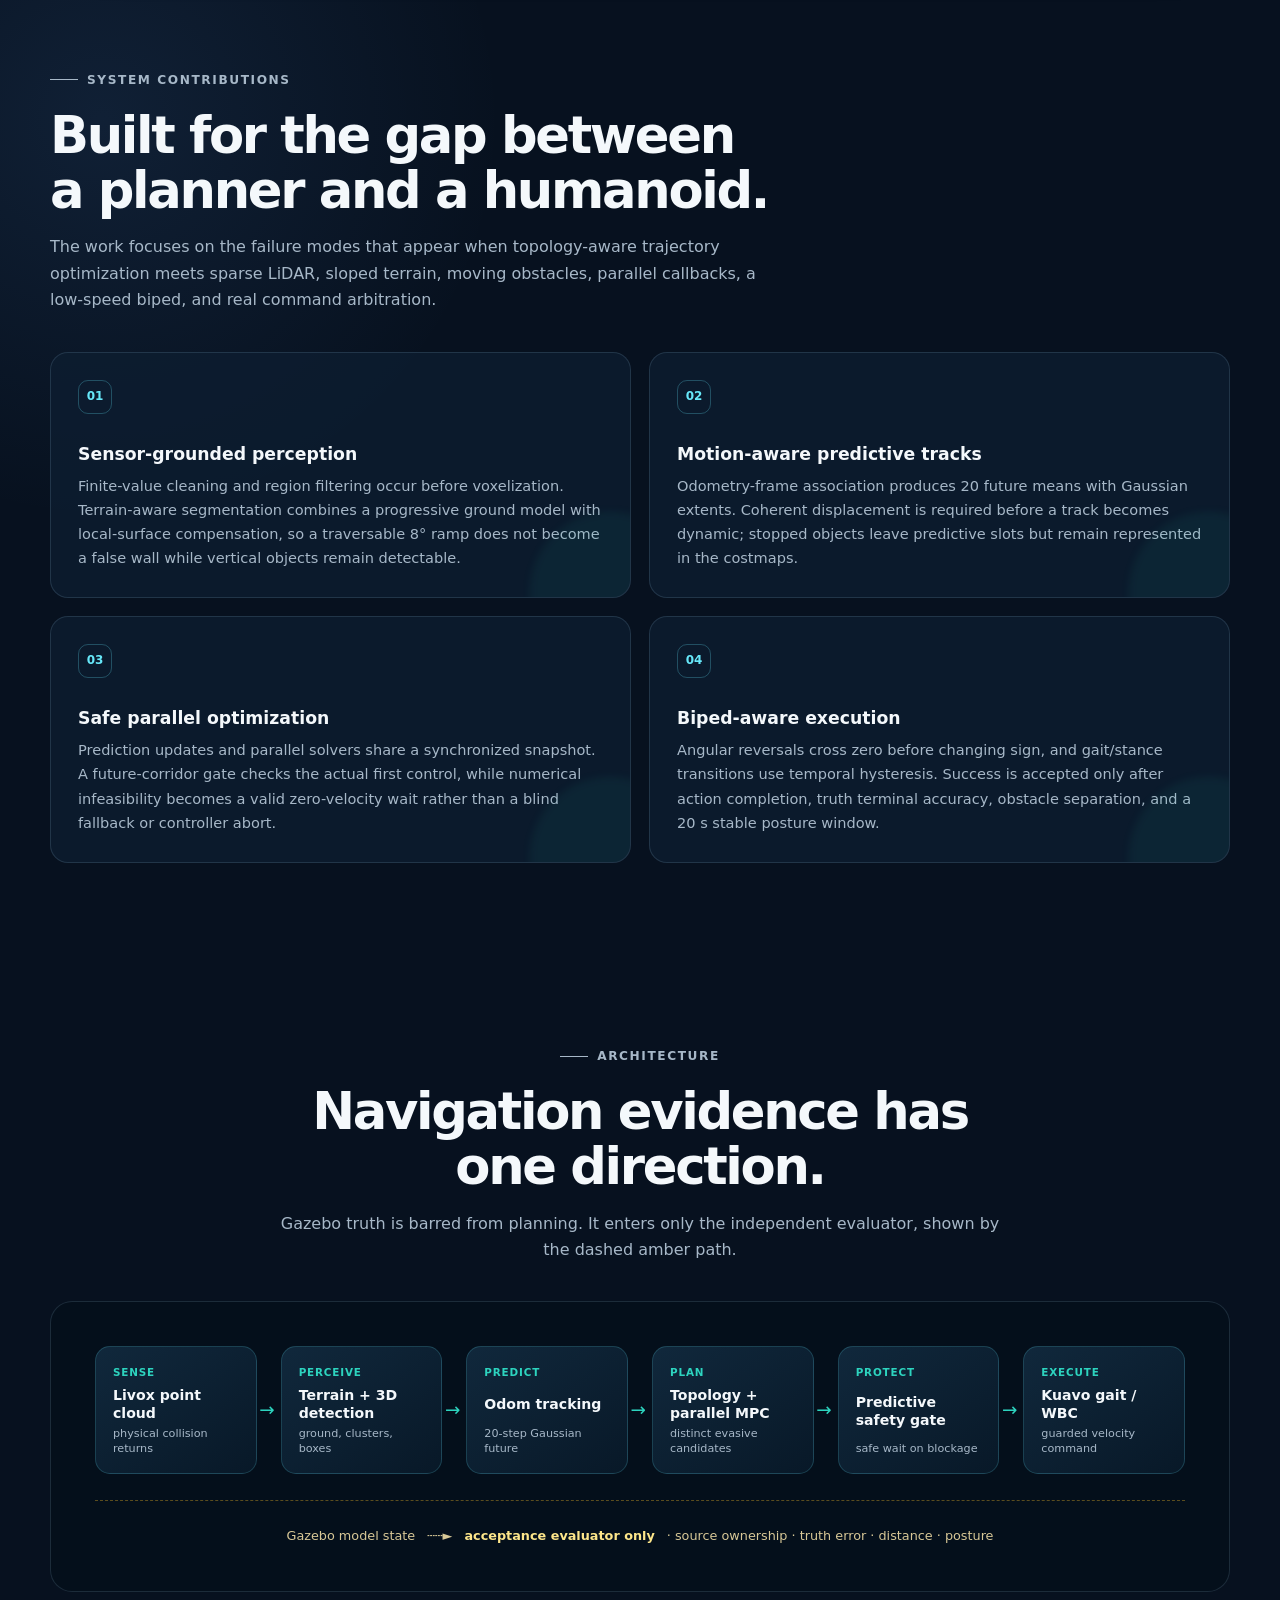
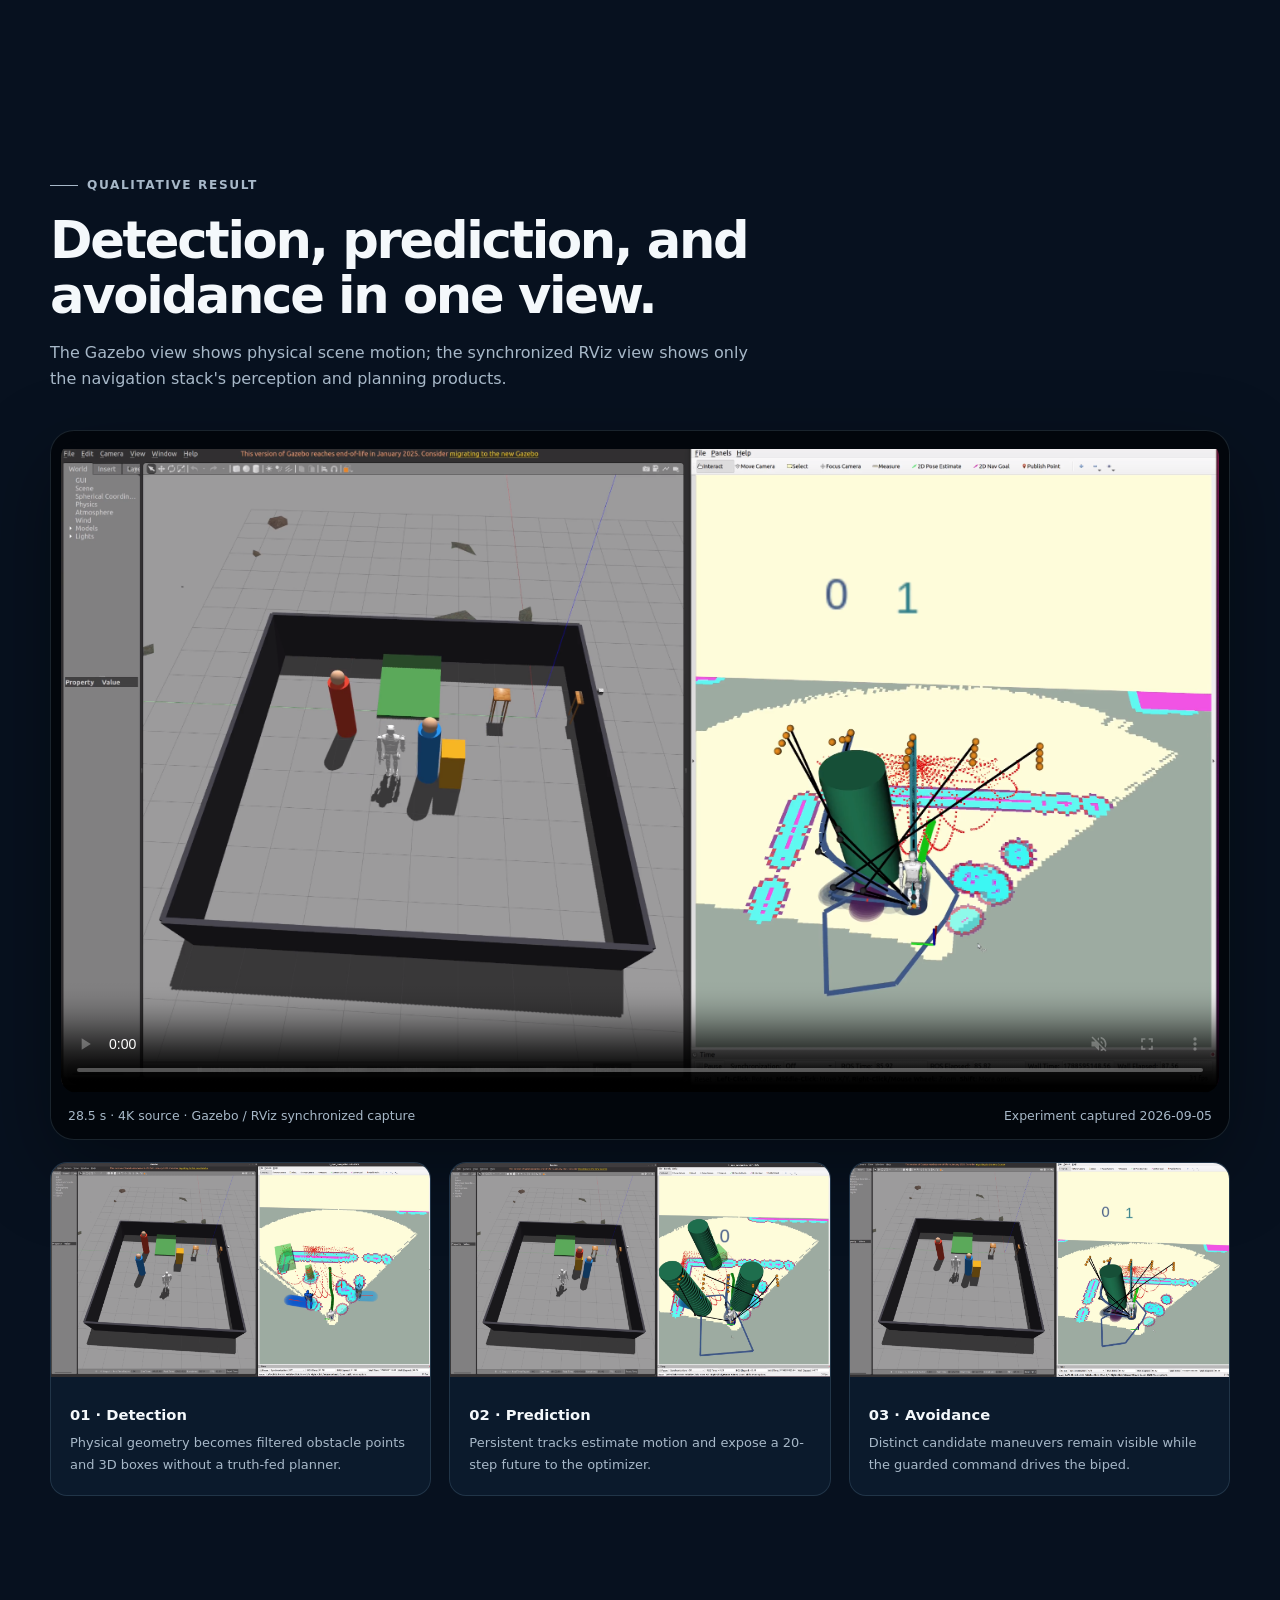
==== commit 55d4674e: "解决 index.html 合并冲突并同步远程修改" ====
--- a/index.html
+++ b/index.html
@@ -102,7 +102,11 @@
           </div>
           <aside class="scope-note">
             <strong>Evidence scope</strong>
+<<<<<<< HEAD
+            Validated in a dynamic Gazebo scenario with Kuavo v53, ROS Noetic, Livox sensing, MPC locomotion mode, and odometry-frame rolling costmaps.
+=======
             Validated in an dynamic scenario with Kuavo v53, ROS Noetic, Livox sensing, MPC locomotion mode, and odometry-frame rolling costmaps.
+>>>>>>> 1130ee44962aafb69be7ebb0fdfc348e0def95e7
           </aside>
         </div>
       </div>
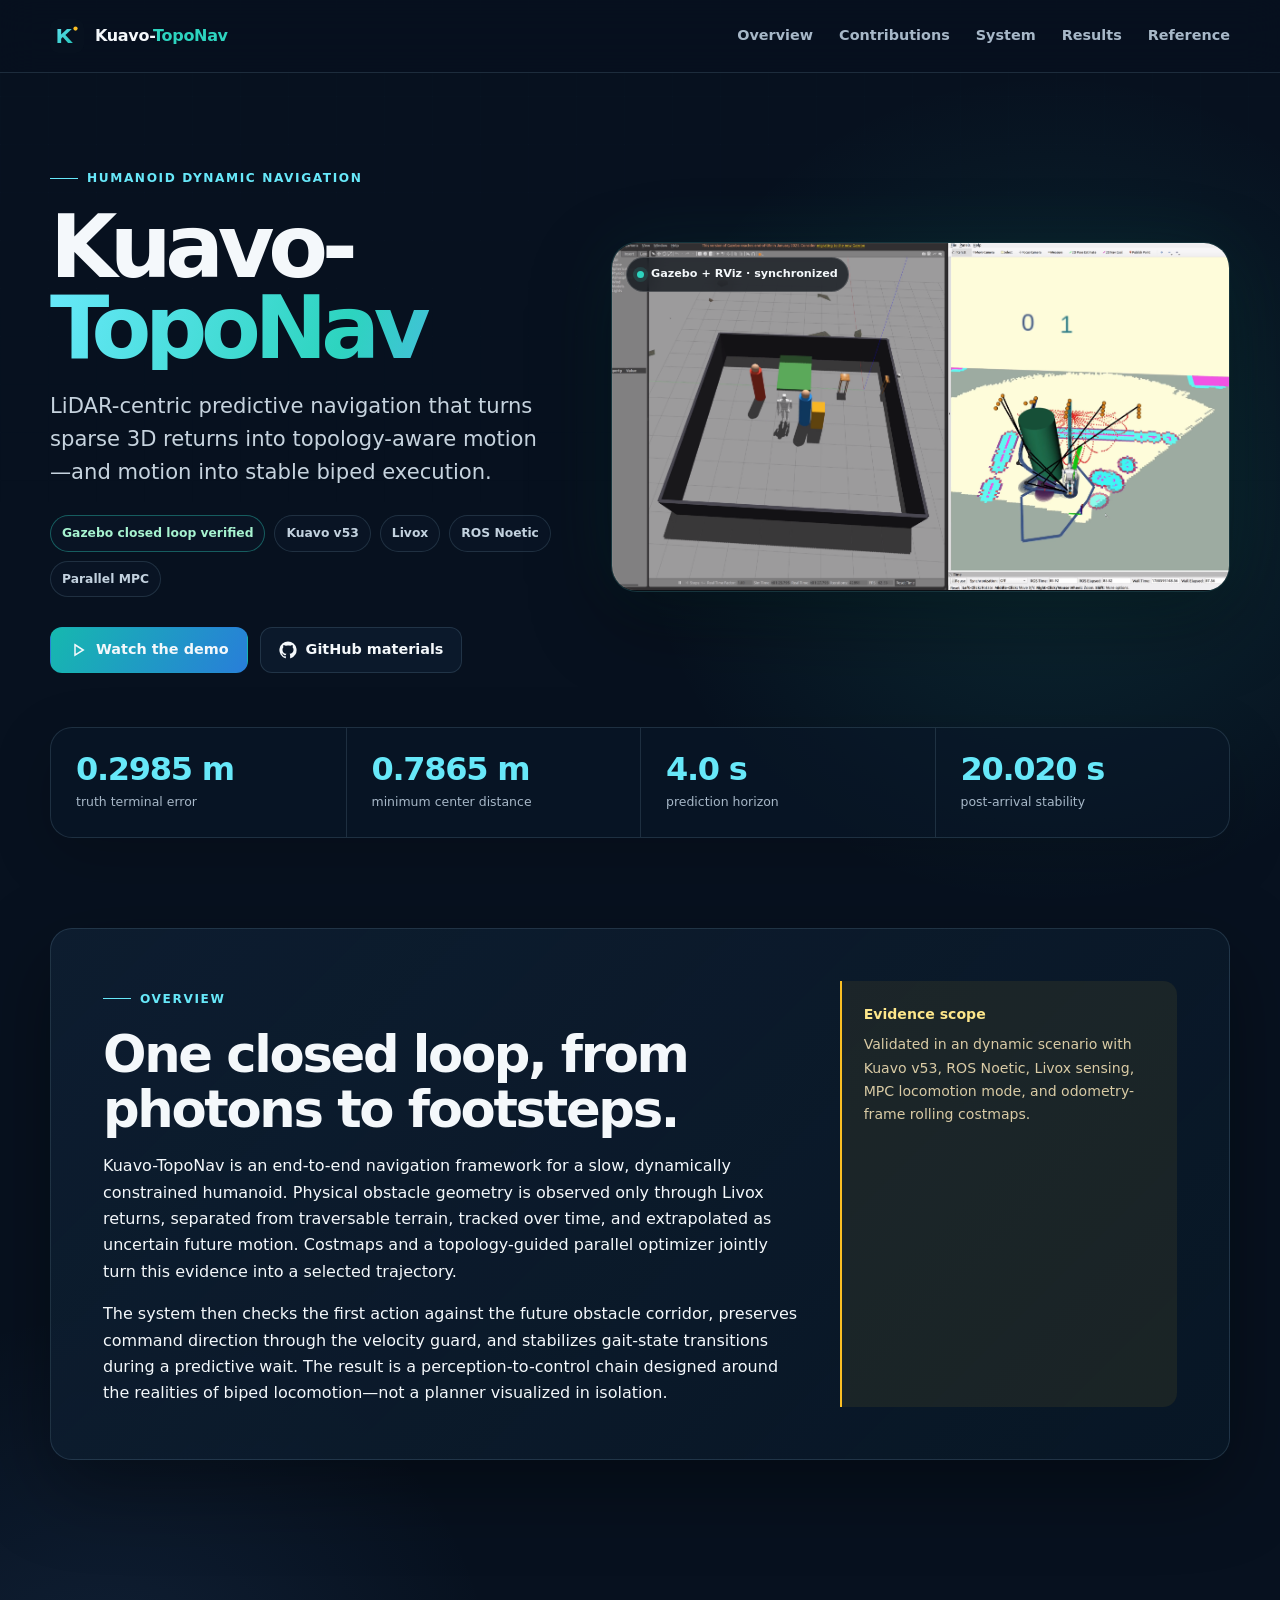
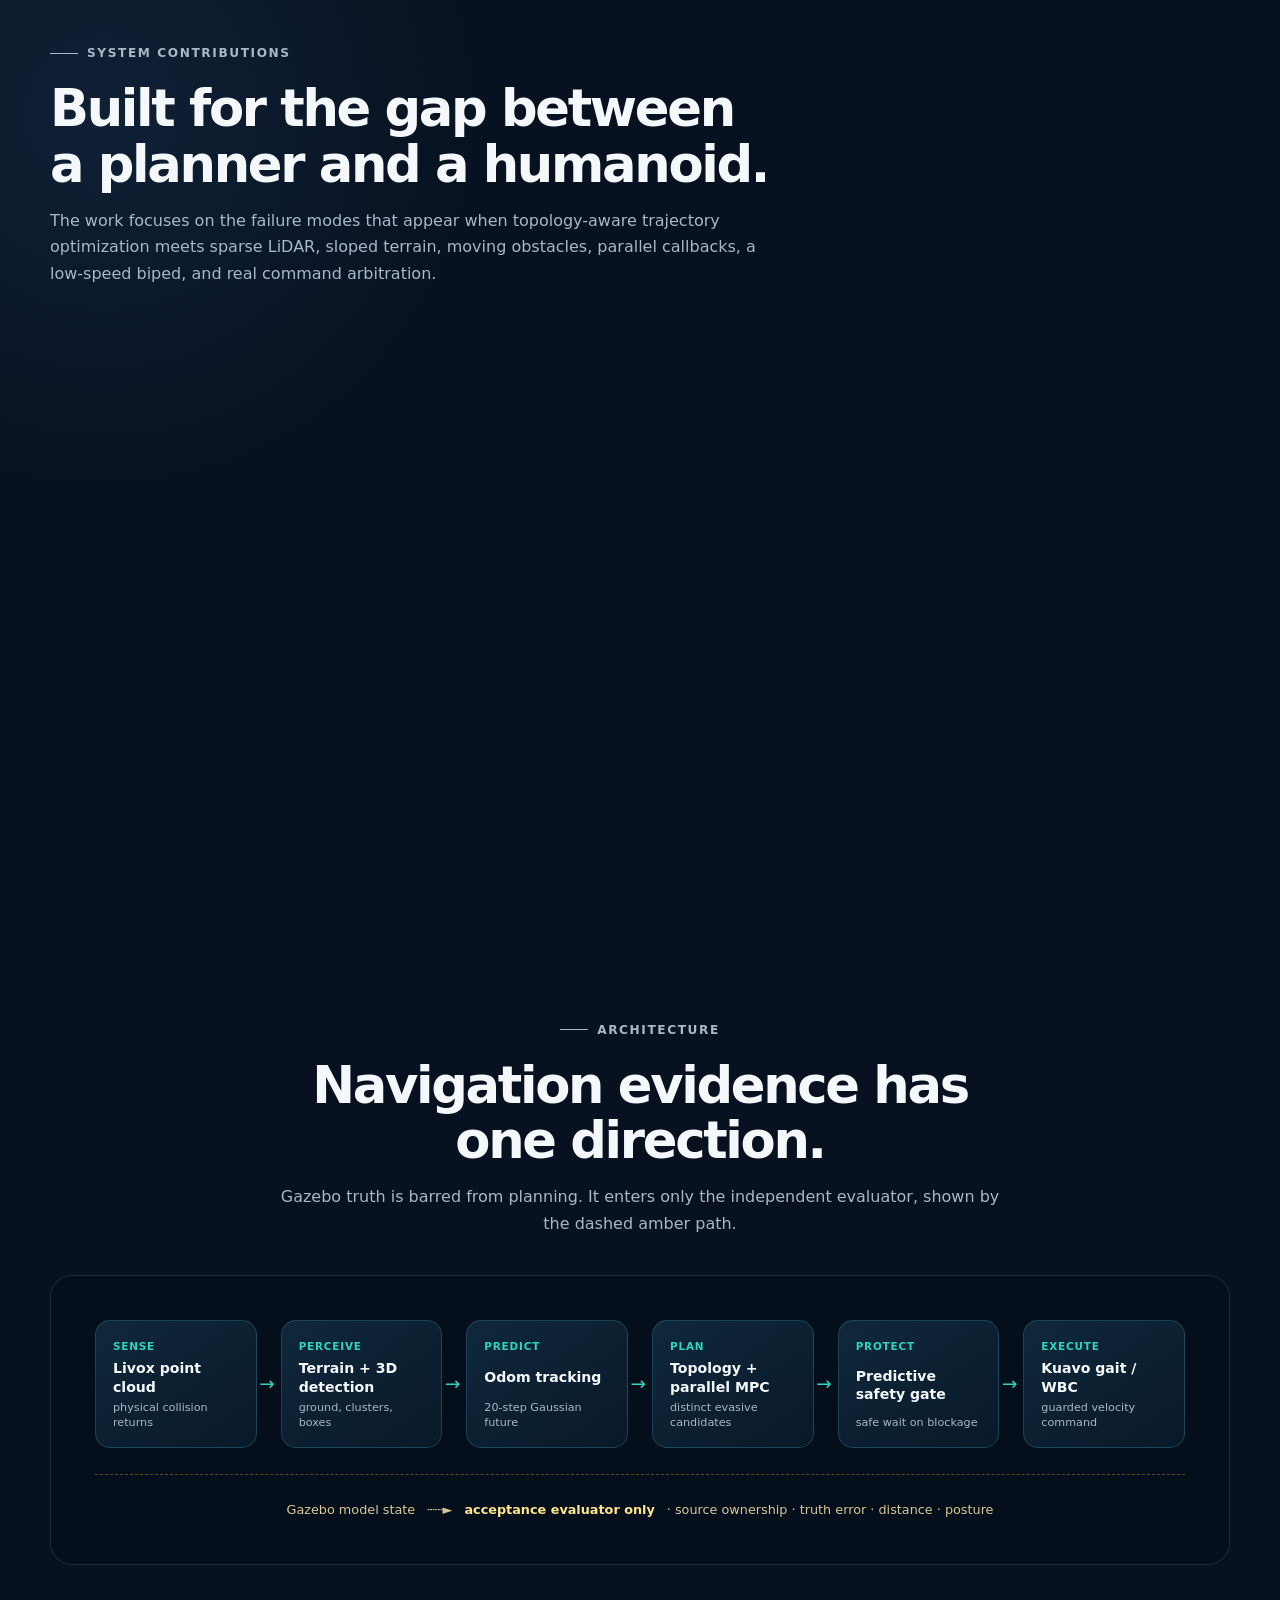
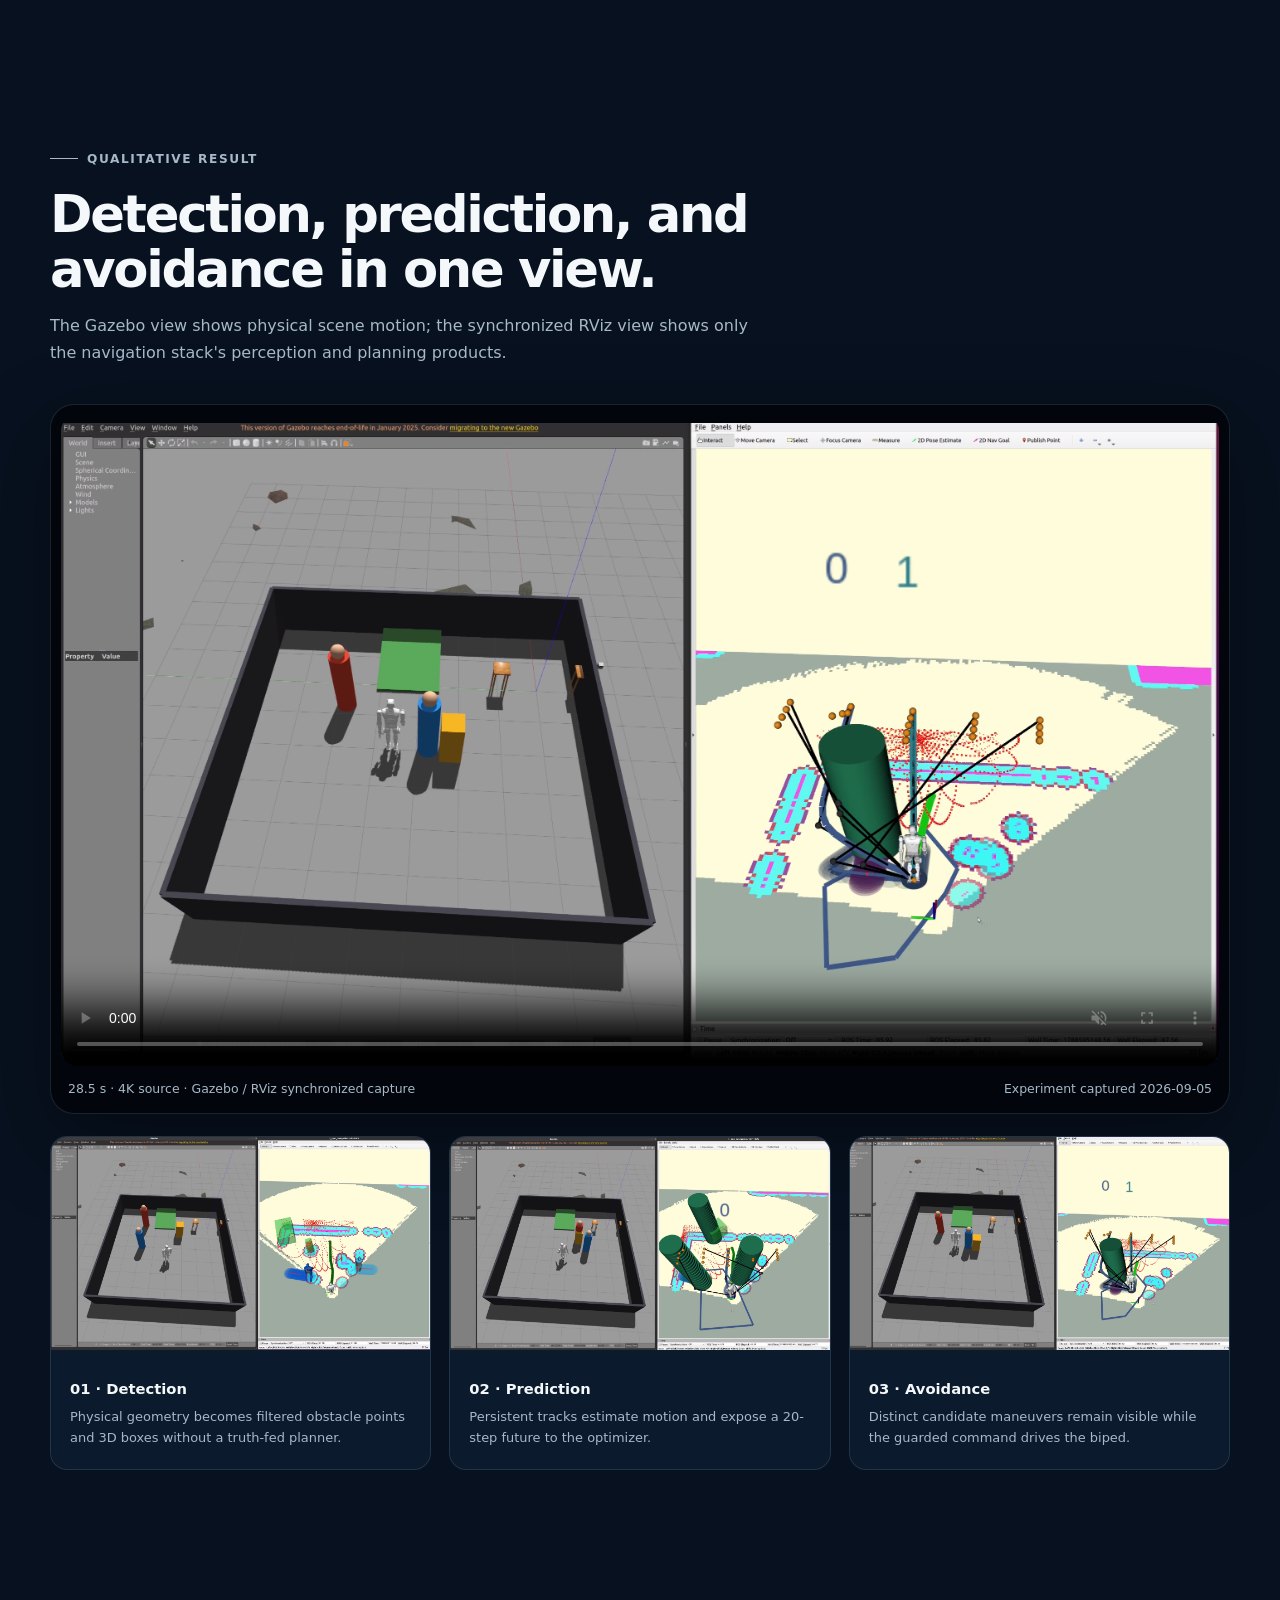
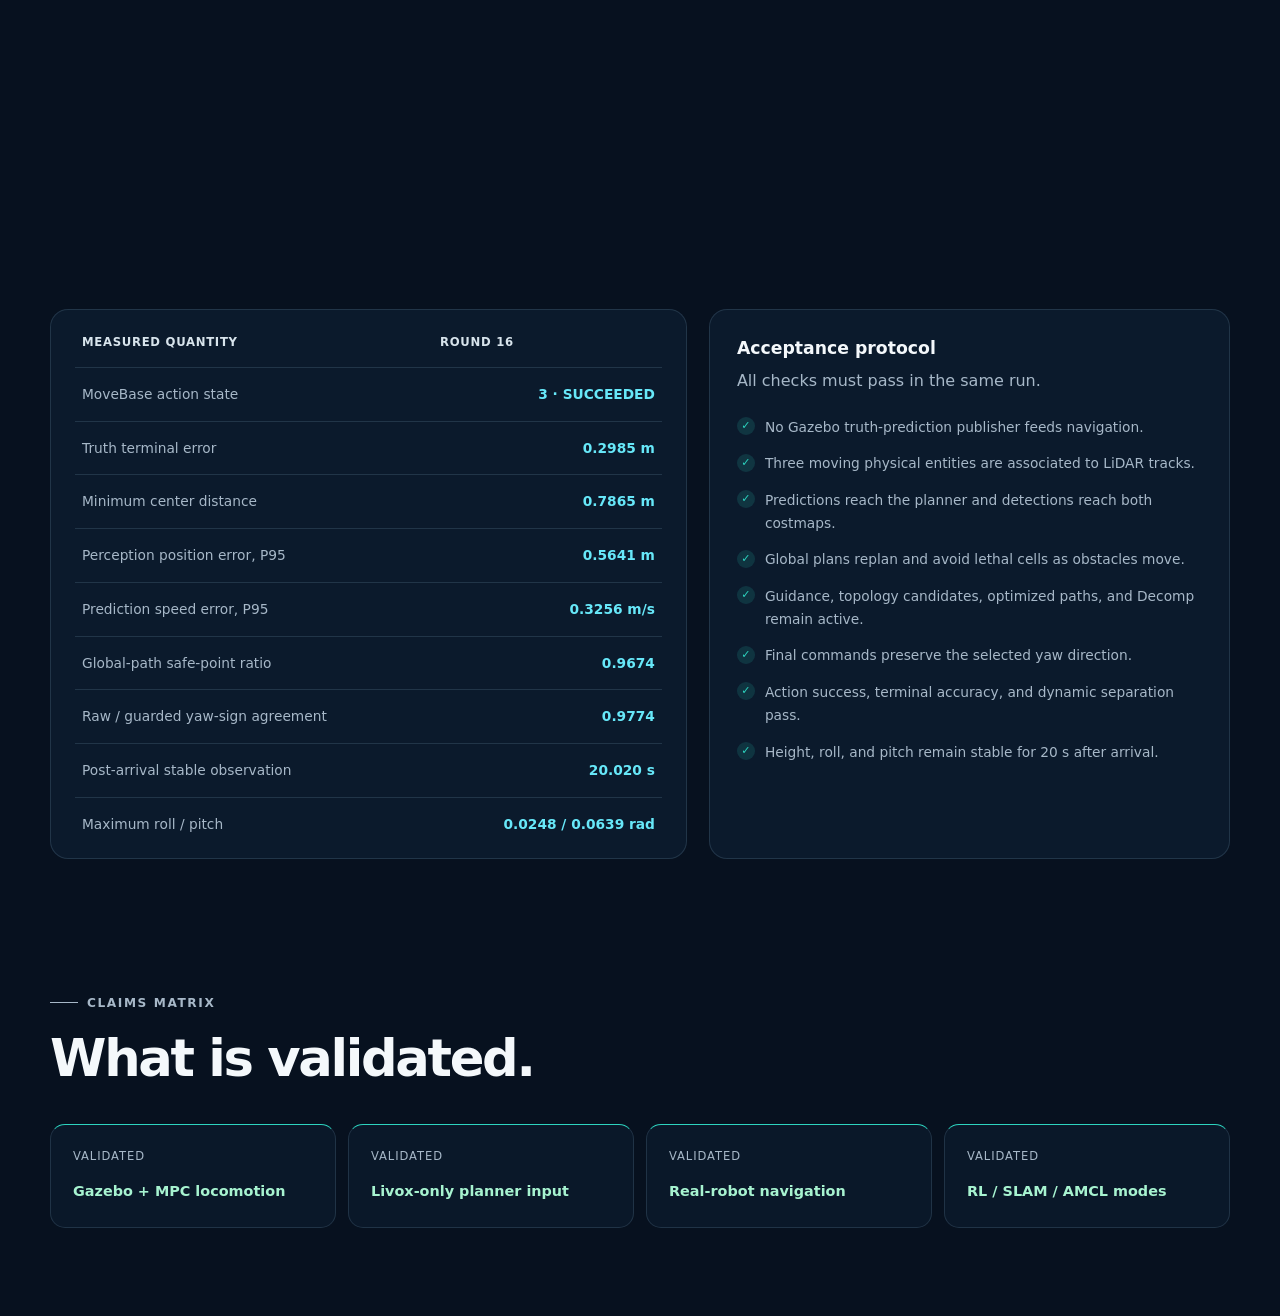
==== commit 9d331ff2: "Update index.html" ====
--- a/index.html
+++ b/index.html
@@ -102,11 +102,7 @@
           </div>
           <aside class="scope-note">
             <strong>Evidence scope</strong>
-<<<<<<< HEAD
-            Validated in a dynamic Gazebo scenario with Kuavo v53, ROS Noetic, Livox sensing, MPC locomotion mode, and odometry-frame rolling costmaps.
-=======
             Validated in an dynamic scenario with Kuavo v53, ROS Noetic, Livox sensing, MPC locomotion mode, and odometry-frame rolling costmaps.
->>>>>>> 1130ee44962aafb69be7ebb0fdfc348e0def95e7
           </aside>
         </div>
       </div>
@@ -232,8 +228,8 @@
         <div class="scope-grid" data-reveal>
           <div class="scope-item valid"><span>Validated</span><strong>Gazebo + MPC locomotion</strong></div>
           <div class="scope-item valid"><span>Validated</span><strong>Livox-only planner input</strong></div>
-          <div class="scope-item pending"><span>Validated</span><strong>Real-robot navigation</strong></div>
-          <div class="scope-item pending"><span>Validated</span><strong>RL / SLAM / AMCL modes</strong></div>
+          <div class="scope-item valid"><span>Validated</span><strong>Real-robot navigation</strong></div>
+          <div class="scope-item valid"><span>Validated</span><strong>RL / SLAM / AMCL modes</strong></div>
         </div>
       </div>
     </section>
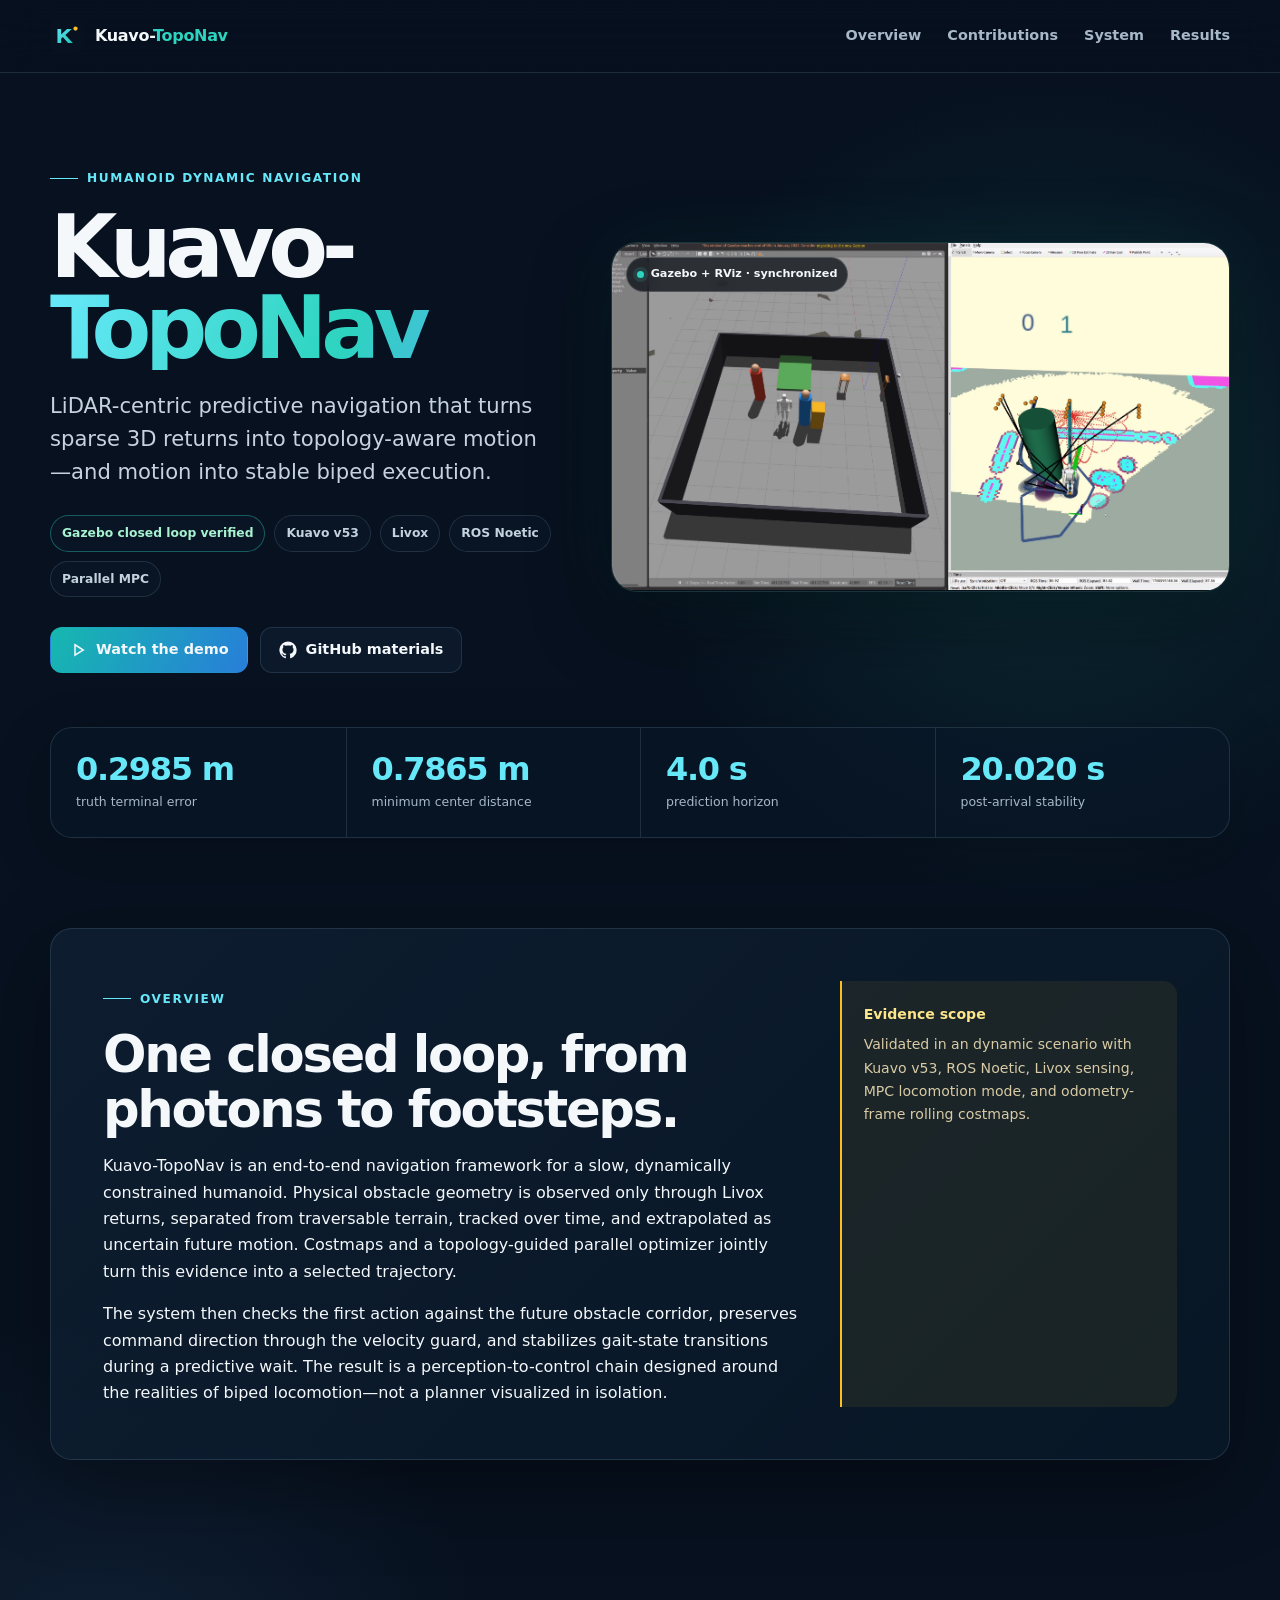
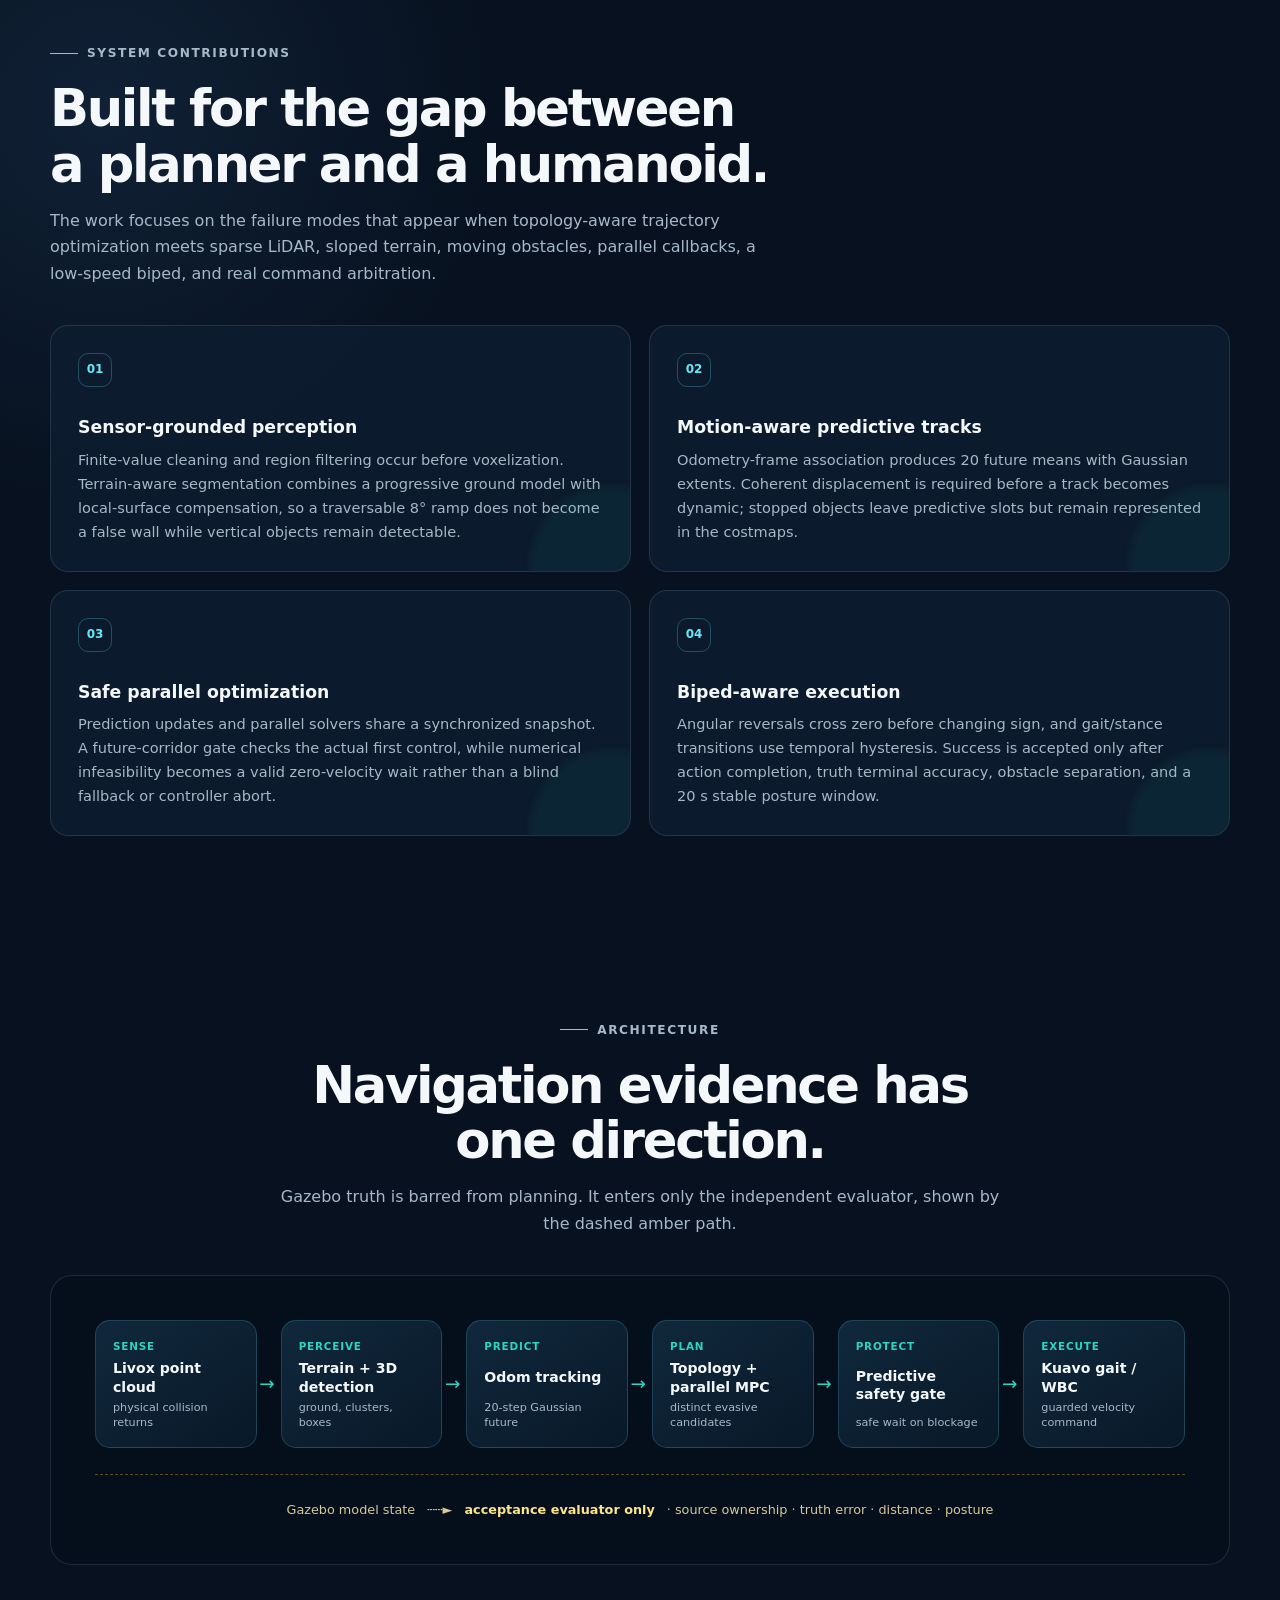
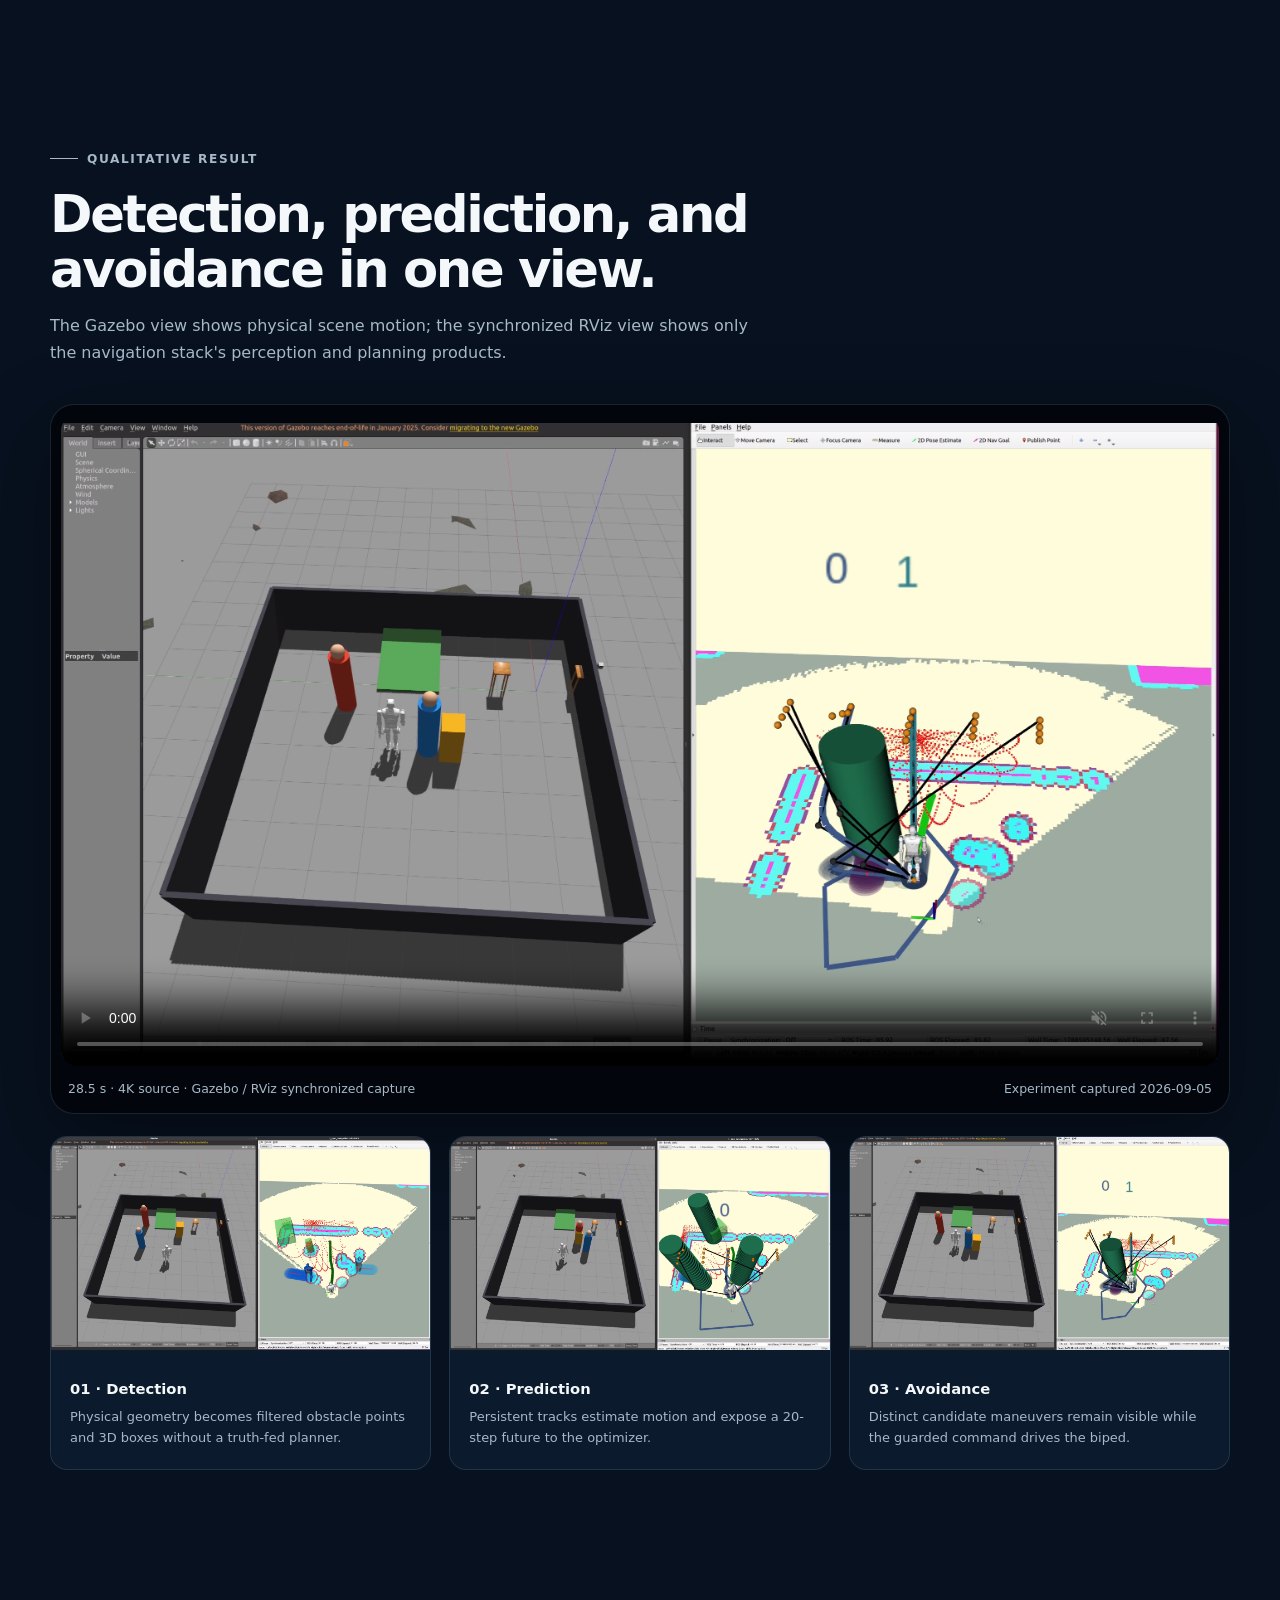
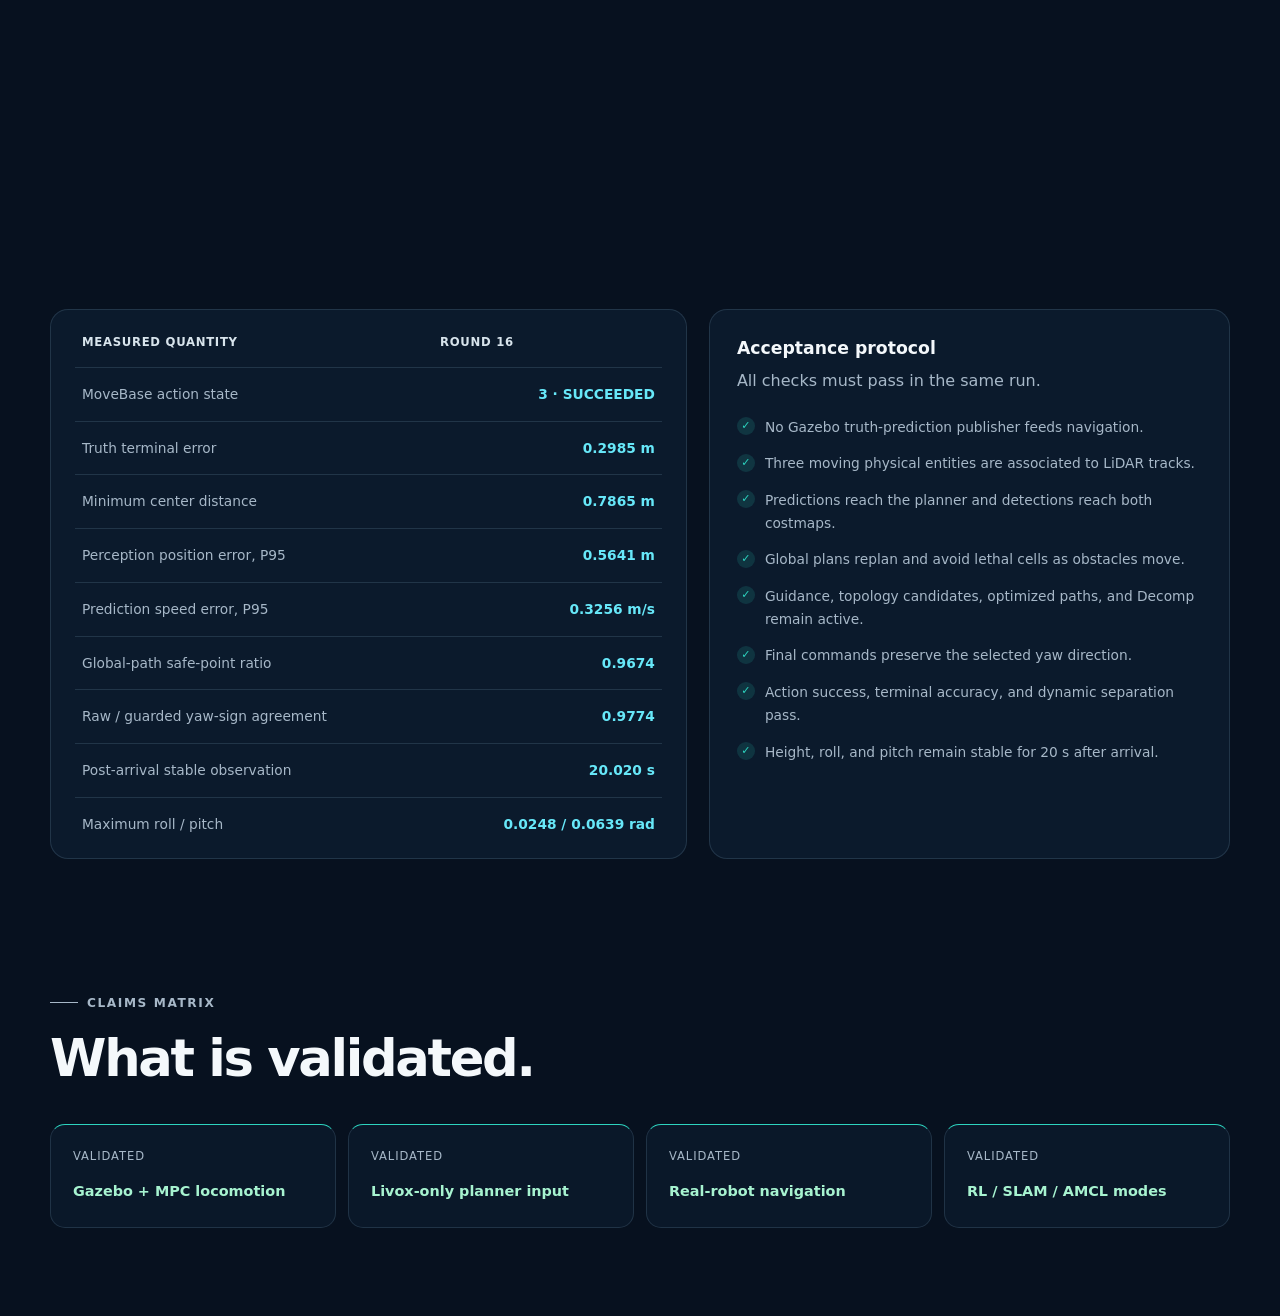
==== commit 82cb04e1: "update index.html" ====
--- a/index.html
+++ b/index.html
@@ -43,7 +43,6 @@
         <a href="#contributions">Contributions</a>
         <a href="#system">System</a>
         <a href="#results">Results</a>
-        <a href="#reference">Reference</a>
       </div>
     </nav>
   </header>
